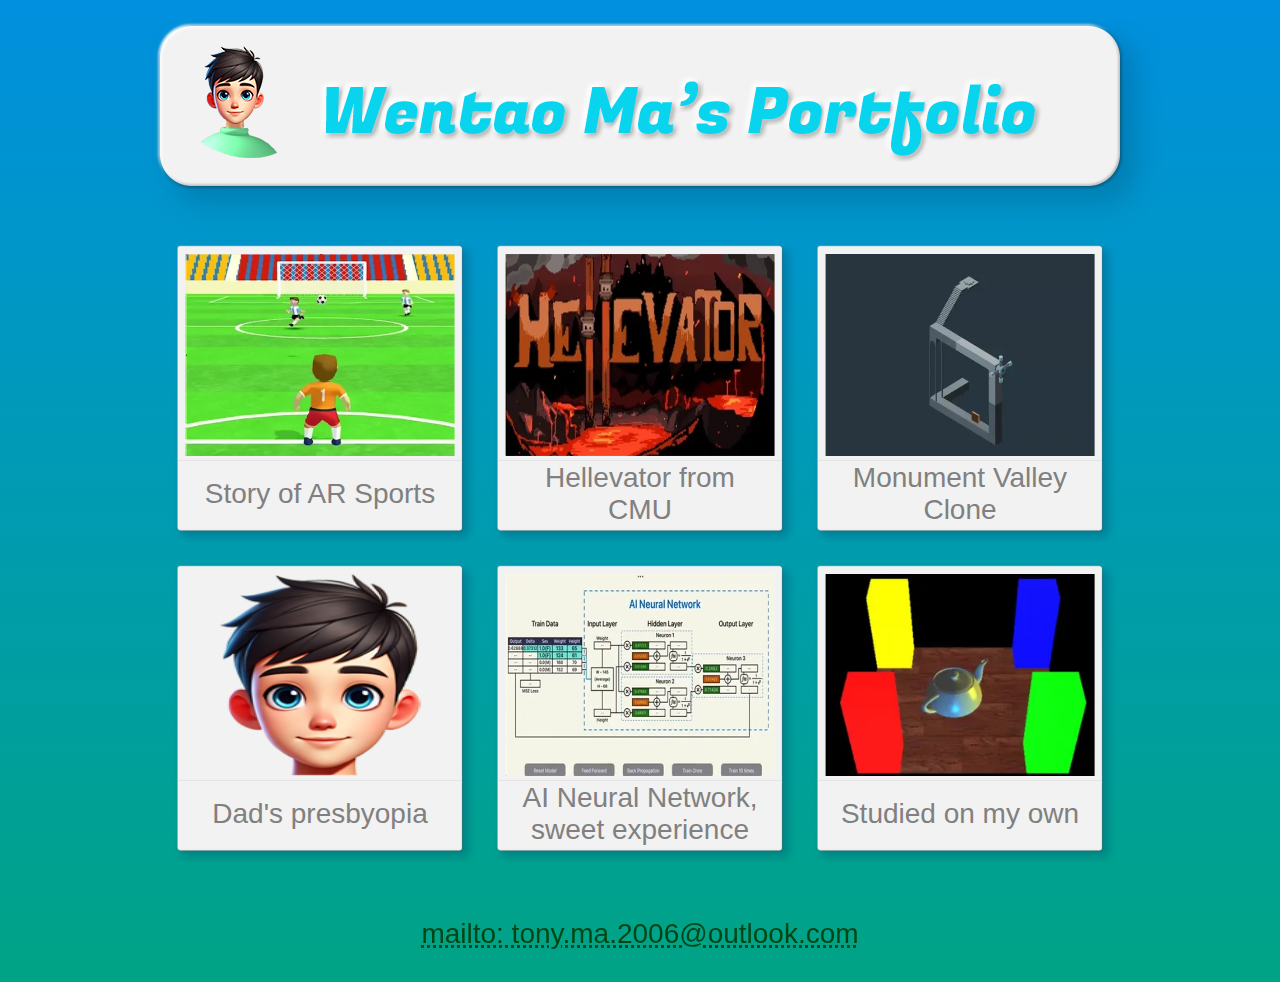
==== index.html @ c2040e52 "Add more information" ====
<!DOCTYPE html PUBLIC "-//W3C//DTD XHTML 1.0 Transitional//EN" "http://www.w3.org/TR/xhtml1/DTD/xhtml1-transitional.dtd">
<html xmlns="http://www.w3.org/1999/xhtml" lang="en">
<head profile="http://gmpg.org/xfn/11">
<meta http-equiv="Content-Type" content="text/html; charset=UTF-8">
<meta name="viewport" content="initial-scale=1.0, width=device-width">


<title>Wentao Ma‘s portfolio</title>

<link rel="shortcut icon" href="./Images/favicon.ico" title="Favicon">
<script src="https://code.jquery.com/jquery-3.6.0.min.js"></script>
<link rel="stylesheet" href="./Style/style.css" type="text/css" media="screen">
<link rel="stylesheet" href="./Resources/menu_cornermorph.css" type="text/css" media="screen">
<link rel="stylesheet" href="./Style/main.css">
<link rel="stylesheet" href="./Style/demo.css">

<meta name="keywords" content="Wentao, Ma, portfolio, Game, Application, Design, Computer, Science">
<meta name="description" content="Wentao Ma's portfolio - A boy likes new challenge and fun.">
<meta name="viewport" content="width=device-width, initial-scale=1.0">
<meta name="robots" content="index, follow, max-image-preview:large, max-snippet:-1, max-video-preview:-1">
<meta property="og:locale" content="en_US">
<meta property="og:type" content="website">
<meta property="og:title" content="Home - Wentao Ma's portfolio">
<meta property="og:url" content="https://tonytheshrimp.github.io/MyPortfolio/">
<meta property="og:site_name" content="Wentao Ma">
<meta property="og:image:width" content="1600">
<meta property="og:image:height" content="1074">
<meta property="og:image:type" content="image/jpeg">

<link rel="shortlink" href="https://tonytheshrimp.github.io/MyPortfolio/">
<link rel="icon" href="./Images/favicon32.png" sizes="32x32">
<link rel="icon" href="./Images/favicon192.png" sizes="192x192">
<link rel="apple-touch-icon" href="./Images/favicon180.png">
<meta name="msapplication-TileImage" content="./Images/favicon192.png">
	
	
</head>
<body>
<button id="fixed-button" onclick="ShowBoxes()" style="display:none;">Back</button>

<div class="container">
<!--
        <div id='surface'></div>
        <div id='caustics'></div>
        <div id='bg'></div>
        <div id='sun'>
            <div id='sun_layer1'></div>
            <div id='sun_layer2'></div>
            <div id='sun_layer3'></div>
        </div>

        <svg>
            <filter id="noise1">
                <feTurbulence type="turbulence" baseFrequency=".05" numOctaves="1" seed="3" stitchTiles='stitch' />
                <feDisplacementMap in="SourceGraphic" scale="10" />
            </filter>
        </svg>
-->
        <main>
		
        <section id="Section-Container">
			<div>
				<img class="banner" src="./Images/TopTitle.png" alt="Banner Image">
			</div>
			<div class="gallery" id="gallery-container">
				<div class="gallery-item" id="gallery-item01">
					<img class="background" id="imgBox01"     src="./Images/BoxBG01.png" alt="Background Image 1">
					<img class="foreground" id="imgBoxFore01" src="./Images/ARSports-0.webp" alt="Foreground Image 1">
					<div class="item-title" id="item-title01">Story of AR Sports</div>
				</div>
				<div class="gallery-item" id="gallery-item02">
					<img class="background" id="imgBox02"    src="./Images/BoxBG01.png" alt="Background Image 2">
					<img class="foreground" id="imgBoxFore02" src="./Images/Helevator-0.webp" alt="Foreground Image 2">
					<div class="item-title" id="item-title02">Hellevator from CMU</div>
				</div>
				<div class="gallery-item" id="gallery-item03">
					<img class="background" id="imgBox03"    src="./Images/BoxBG01.png" alt="Background Image 3">
					<img class="foreground" id="imgBoxFore03" src="./Images/3DProject-0.webp" alt="Foreground Image 3">
					<div class="item-title" id="item-title03">Monument Valley Clone</div>
				</div>
				<div class="gallery-item" id="gallery-item04">
					<img class="background" id="imgBox04"    src="./Images/BoxBG01.png" alt="Background Image 4">
					<img class="foreground" id="imgBoxFore04" src="./Images/favicon192.png" alt="Foreground Image 4">
					<div class="item-title" id="item-title04">Dad's presbyopia</div>
				</div>
				<div class="gallery-item" id="gallery-item05">
					<img class="background" id="imgBox05"    src="./Images/BoxBG01.png" alt="Background Image 5">
					<img class="foreground" id="imgBoxFore05" src="./Images/AINautralNetwork-0.webp" alt="Foreground Image 5">
					<div class="item-title" id="item-title05">AI Neural Network, sweet experience</div>
				</div>
				<div class="gallery-item" id="gallery-item06">
					<img class="background" id="imgBox06"    src="./Images/BoxBG01.png" alt="Background Image 6">
					<img class="foreground" id="imgBoxFore06" src="./Images/Other-0.webp" alt="Foreground Image 6">
					<div class="item-title" id="item-title06">Studied on my own</div>
				</div>
			</div>
			<div id="centered-box01" class="centered-box">
				<div class="centered-box01-captial01">Story: From AR Face Tracker to AR Sports</div>
				<div class="centered-box01-left">
					<div class="centered-box01-image-box">
						<img src="./Images/ARSports-2.webp" alt="Image 1">
						<div class="centered-box01-caption">March, 2022</div>
					</div>
					<div class="centered-box01-image-box">
						<img src="./Images/ARSports-3.webp" alt="Image 2">
						<div class="centered-box01-caption">December, 2022</div>
					</div>
					<div class="centered-box01-image-box">
						<img src="./Images/ARSports-4.webp" alt="Image 3">
						<div class="centered-box01-caption">February, 2024</div>
					</div>
				</div>
				<div class="centered-box01-right">
					<div class="centered-box01-description">AR sports was undoubtedly the project that consumed most of my high school years. My journey began in early 2022 with a deep dive into game development, where I laid the foundation by creating an AR Face Tracker. It won Apple WWDC Swift Student Challenge for me because the creative gameplay. <br /> Over the subsequent two years, I dedicated countless hours to refining my skills and optimizing the game, fueled by a passion for pushing the boundaries of augmented reality. The culmination of this effort was the successful launch of the AR sports app on both the App Store and Google Play in 2024.</div>
				</div>
			
				<div class="centered-box01-captial01">AR Face Tracker</div>
				<div class="project-duration"><b>Duration:</b> 3 months  <b>Tools:</b> Swift on Mac </div>
				<div class="centered-box01-left">
					<div class="centered-box01-image-box">
						<img src="./Images/ARSports-5.jpg" alt="Image 1" style="width:280px;height:280px;">
					</div>
					<div class="centered-box01-image-box">
						<img src="./Images/ARSports-2.webp" alt="Image 3">
					</div>
				</div>
				<div class="centered-box01-right">
					<div class="centered-box01-description" style="font-size:15px">In early 2022, I embarked on a challenging yet rewarding journey by entering the Apple WWDC Swift Student Challenge.<br />My project, AR Face Tracker, harnessed the power of AR Face Detection to introduce an innovative gameplay mechanic. Players intuitively controlled the goalkeeper by tilting their heads left and right to defend against incoming balls. While my artistic abilities were limited at the time, resulting in somewhat rudimentary visuals, the game's groundbreaking human-computer interaction method ultimately secured me a coveted award.<br /> It was a testament to the power of creative problem-solving and the potential of augmented reality.

</I>
					</div>
				</div>
			
				<div class="centered-box01-captial01">Studied on my own</div>
				<div class="project-duration"><b>Duration:</b> 8 months  <b>Tools:</b> Unity, blender, photoshop </div>
				<div class="centered-box01-left">
					<div class="centered-box01-description" style="font-size:15px">TTo expand the reach of my game beyond its initial platform, I selected Unity, a renowned game development engine. While simultaneously completing five Unity courses on Coursera, I delved into the realms of Photoshop and Blender to enhance the game's visual appeal. By the end of 2022, I had successfully reimagined the game using Unity's powerful tools and submitted an application to CMU's prestigious High School Game Design Academy.<br /><br /><I>I made models of the players, some scenes were purchased from the Unity Asset Store.</I></div>
					<div class="centered-box01-image-box">
						<img src="./Images/ARSports-7.webp" alt="Image 1" style="width:480px;height:200px;">
					</div>
					
				</div>
				<div class="centered-box01-right">
					<div class="centered-box01-image-box">
						<img src="./Images/ARSports-6.webp" alt="Image 3" style="width:300px;height:200px;">
					</div>
					<div class="centered-box01-image-box">
						<img src="./Images/ARSports-8.png" alt="Image 3" style="width:240px;height:180px;">
					</div>
				</div>
			
				<div class="centered-box01-captial01">AR Sports</div>
				<div class="project-duration"><b>Duration:</b> 12 months  <b>Tools:</b> Unity, blender, photoshop </div>
				<div class="centered-box04-left">
					<div class="centered-box04-image-box">
						<img src="./Images/ARSports-9.webp" alt="Image 1" style="width:160px;height:240px;">
					</div><div class="centered-box04-image-box">
						<img src="./Images/ARSports-10.webp" alt="Image 1" style="width:160px;height:240px;">
					</div><div class="centered-box04-image-box">
						<img src="./Images/ARSports-11.webp" alt="Image 1" style="width:160px;height:240px;">
					</div>
					<div class="centered-box01-description" style="font-size:16px">Throughout 2023 and 2024, I remained committed to refining and expanding the game's features. I introduced five innovative control methods, each offering a unique gaming experience. Additionally, I crafted five new mini-games to diversify the gameplay and cater to a broader audience. These efforts culminated in AR Sports, a comprehensive augmented reality sports mini-game collection. In early 2024, I proudly launched AR Sports on the App Store and Google Play. Despite facing challenges in marketing due to my limited experience and resources, I was thrilled to share my creation with the world.</div>
					
					
				</div>
				<div class="centered-box04-right">
					<div class="centered-box04-image-box">
						<img src="./Images/ARSports-12.webp" alt="Image 1" style="width:160px;height:240px;">
					</div><div class="centered-box04-image-box">
						<img src="./Images/ARSports-13.webp" alt="Image 1" style="width:160px;height:240px;">
					</div><div class="centered-box04-image-box">
						<img src="./Images/ARSports-14.webp" alt="Image 1" style="width:160px;height:240px;">
					</div>
					<div class="centered-box04-container" >
					<a href="https://www.youtube.com/watch?v=cWVxT4ckaSw"><img src="./Images/ARSports-Youtube.webp" alt="Image 1" style="width:144px;height:44px;marging:10px;"></a>
					<a href="https://apps.apple.com/lu/app/ar-sports-head-exercise/id6476606151"><img src="./Images/ARSports-Apple.png" alt="Image 1" style="width:144px;height:44px;marging:10px;"></a>
					<a href="https://play.google.com/store/apps/details?id=com.MaWentao.ARSports"><img src="./Images/ARSports-Google.png" alt="Image 1" style="width:144px;height:44px;marging:10px;"></a>
					</div>
				</div>
			</div>
			<div id="centered-box02" class="centered-box">
				<div class="centered-box01-captial01">Hellevator!</div>
				<div class="project-duration"><b>Duration:</b> 3 weeks full time  <b>Tools:</b> Unity </div>
				<div class="centered-box01-left">
					<div class="centered-box01-image-box">
						<img src="./Images/Helevator-1.webp" alt="Image 1" style="width:480px;height:270px;">
					</div>
					<div class="centered-box01-description" style="padding:16px;font-size:24px;">A whimsy game about sorting ghosts into the correct levels of the inferno.</div>
				</div>
				<div class="centered-box01-right">
					<div class="centered-box01-description">Step into the shoes of Dante, a twelve-year-old in an unexpected predicament. After a fateful math test cheat, he tumbles headfirst into the fiery depths of Hell. Now, under the watchful eye of the infamous Mephistopheles, Dante takes on a peculiar role: elevator operator to the underworld. As ghosts, spirits, and souls file past, he must swiftly judge their earthly transgressions based on their "life receipts." With the clock ticking and Mephistopheles's expectations soaring, Dante must navigate the delicate balance of justice and efficiency. One misstep could seal his fate in this infernal realm.</div>
					<div class="centered-box01-image-box">
						<img src="./Images/Helevator-2.webp" alt="Image 1" style="width:480px;height:270px;">
					</div>
				</div>
				<div class="centered-box01-left">
					<div class="centered-box01-image-box">
						<img src="./Images/Helevator-4.png" alt="Image 1" style="width:400px;height:225px;">
					</div>
					<div class="centered-box01-description" style="padding:16px;font-size:18px;">This game was developed during the National High School Game Academy in CMU.<br />Our team named Peculiar Geese with five members: Megan (production, sound design), Ellie (art), Ashley (art), Alex (programming) and me (programming).<br />It received the Best Use of TA Resources award for involving all the TAs in voiceover.</div>
				</div>
				<div class="centered-box01-right">
					<div class="centered-box01-image-box">
						<img src="./Images/Helevator-5.png" alt="Image 1" style="width:400px;height:225px;">
					</div>
					<div class="centered-box01-image-box">
						<img src="./Images/Helevator-6.png" alt="Image 1" style="width:400px;height:225px;">
					</div>
				</div>
				<div class="centered-box01-right">
					<div class="centered-box01-image-box">
						<img src="./Images/Helevator-3.webp" alt="Image 1" style="width:480px;height:270px;">
					</div>
					<div class="centered-box04-container" style="margin:16px">
					Source code and introduced video are available on Github and Youtube now.<br />
					<a href="https://youtu.be/_uwp3-n0640"><img src="./Images/ARSports-Youtube.webp" alt="Image 1" style="width:144px;height:44px;marging:10px;"></a>
					<a href="https://github.com/ObjectOops/Hellevator"><img src="./Images/GitHub_Logo.png" alt="Image 1" style="width:144px;height:64px;marging:10px;"></a>
					</div>
				</div>
			</div>
			<div id="centered-box03" class="centered-box">
				<div class="centered-box01-captial01">Monument Valley Clone</div>
				<div class="project-duration"><b>Duration:</b> 6 weeks in summer break<b>Tools:</b> Unity, Javascript </div>
				<div class="centered-box01-right">
				</div>
				<div class="centered-box01-right">
					<div class="centered-box01-description">Monument Valley is one of my favorite games. Cleverly using optical illusions, the game creates seemingly impossible mazes and paths, giving players a sense of surprise and accomplishment when solving puzzles. The first time I saw this game, I couldn't help but be amazed by its creativity. <br /></div>
					<div class="centered-box01-image-box">
						<img src="./Images/3DProject-5.png" alt="Image 1" style="width:240px;height:360px;">
					</div>
				</div>
				<div class="centered-box01-right">
					<div class="centered-box01-image-box">
						<img src="./Images/3DProject-6.jpg" alt="Image 1" style="width:360px;height:320px;">
						<img src="./Images/3DProject-7.gif" alt="Image 1" style="width:360px;height:320px;">
					</div>
					<div class="centered-box01-description">This summer, based on the open source project on Github:<a href="https://github.com/snhwv/Monument-Valley">https://github.com/snhwv/Monument-Valley</a>, I made a simple implementation myself.<br />The basic 3D visual dislocation technology of the Monument Valley game is just orthogonal projection in computer graphics. After projecting 3D objects onto a 2D plane, the connection relationship of 3D space objects is determined based on the position relationship on the 2D plane. This makes it possible to achieve path connections that are impossible in reality.
					<img src="./Images/3DProject-8.png" alt="Image 1" style="width:480px;height:250px;">
					</div>
					
				</div>
				
				<div class="centered-box01-right">
				The original open source project is based on the Javascript, use three.js framework. After understanding the basic principles, I implemented the game using Javascript and Unity, and made several simple experimental levels.
				</div>
				<div class="centered-box01-right">
					<div class="centered-box01-image-box">
						<img src="./Images/3DProject-1.webp" alt="Image 1" style="width:240px;height:225px;">
					</div>
					<div class="centered-box01-image-box">
						<img src="./Images/3DProject-2.webp" alt="Image 1" style="width:240px;height:225px;">
					</div>
					<div class="centered-box01-image-box">
						<img src="./Images/3DProject-3.webp" alt="Image 1" style="width:240px;height:225px;">
					</div>
					
				</div>
			</div>
			<div id="centered-box04" class="centered-box">
				<div class="centered-box01-right">
				<div class="centered-box01-captial01">还没做好</div>
				</div>
			</div>
			<div id="centered-box05" class="centered-box">
			<div class="centered-box01-captial01">AI Neural Network - 2024 Apple WWDC Swfit Student Challenge Winner</div>
				<div class="project-duration"><b>Duration:</b> 3 weeks full time in winter break<b>Tools:</b> Swift on Mac </div>
				<div class="centered-box01-left">
					<div class="centered-box01-image-box">
						<img src="./Images/AINautralNetwork-2.webp" alt="Image 3" style="width:280px;height:210px;">
					</div>
					<div class="centered-box01-image-box">
						<img src="./Images/AINautralNetwork-3.webp" alt="Image 3" style="width:280px;height:210px;">
					</div>
					<div class="centered-box01-image-box">
						<img src="./Images/AINautralNetwork-4.webp" alt="Image 3" style="width:280px;height:210px;">
					</div>
				</div>
				<div class="centered-box01-right">
					<div class="centered-box01-description" style="font-size:15px">In 2024, I returned to the Apple WWDC Swift Student Challenge, eager to explore new frontiers. Amidst the burgeoning landscape of AI, I was captivated by the technology's potential. Over the winter break, I immersed myself in AI fundamentals, culminating in developing a primary neural network using Swift. My submission showcased a step-by-step breakdown of the neural network training process, making complex concepts accessible to a broader audience. Fueled by my passion for AI, this innovative approach again secured me a coveted award.<br /><br /><br />
					<img src="./Images/WWDCWinner2024.webp" alt="Image 3" style="width:320px;height:180px;">
					</div>
					<div class="centered-box01-image-box" style="padding-top:32px;">
						<img src="./Images/AINautralNetwork-1.webp" alt="Image 3" style="width:480px;height:270px;">
					</div>
				</div>
				<div class="centered-box01-right">
					<div class="centered-box01-description" style="font-size:18px">Sweet Experience<br /></div>
				</div>
				<div class="centered-box01-right">
					<div class="centered-box01-image-box" style="padding-top:32px;">
						<img src="./Images/AINautralNetwork-5.webp" alt="Image 3" style="width:300px;height:160px;">Worked to 4 AM</img>
					</div>
					<div class="centered-box01-image-box" style="padding-top:32px;">
						<img src="./Images/AINautralNetwork-6.webp" alt="Image 3" style="width:180px;height:320px;">Five cats with me</img>
					</div>
					<div class="centered-box01-image-box" style="padding-top:32px;">
						<video width="180" height="320" controls>
						  <source src="./Images/AINautralNetwork-6.mp4" type="video/mp4"></source>
						</video>
					<p style="text-align: center; text-color:black; display:block;font-size:16px;"></p>
					Early bird call
					</div>
					

				</div>
				<div class="centered-box01-right">
					<div class="centered-box01-image-box" style="padding-top:32px;">
						<img src="./Images/AINautralNetwork-8.webp" alt="Image 3" style="width:360px;height:160px;">Final delivery by deadline</img>
					</div>
					<div class="centered-box01-image-box" style="padding-top:32px;">
						<img src="./Images/AINautralNetwork-9.webp" alt="Image 3" style="width:360px;height:210px;">It's dawn</img>
					</div>
				</div>
			</div>
			<div id="centered-box06" class="centered-box">
				<div class="centered-box01-captial01">Computer Graphics Course</div>
				<div class="centered-box01-right">
					<div class="centered-box01-description" style="font-size:15px">I studied the basic courses of computer graphics at edx, learned the necessary mathematical knowledge, understood the concepts of 3D, the principles of space mapping, and the basic implementation algorithms such as texturing and lighting.
					</div>
					<div class="centered-box01-image-box" style="padding-top:32px;">
						<img src="./Images/Other-1.webp" alt="Image 3" style="width:240px;height:270px;">
					</div>
				</div>
				<div class="centered-box01-right">
					<div class="centered-box01-description" style="font-size:15px">Although Unity has provided the ShaderGraph function to simplify the implementation of shaders greatly, experienced seniors recommended that I understand the implementation of shaders from the code level as a necessary essential skill for a developer, so I followed the tutorial and worked hard to implement some basic shaders. This allowed me to understand the fundamental underlying logic of 3D graphics operations. I also more clearly mastered implementing simple shaders as needed and controlling the realization of the required 3D effects.
					</div>
				</div>
				<div class="centered-box01-right">
					<div class="centered-box01-image-box" style="padding-top:32px;">
						<img src="./Images/Other-2.webp" alt="Image 3" style="width:260px;height:160px;">Worked to 4 AM</img>
					</div>
					<div class="centered-box01-image-box" style="padding-top:32px;">
						<img src="./Images/Other-3.webp" alt="Image 3" style="width:260px;height:160px;">Worked to 4 AM</img>
					</div>
					<div class="centered-box01-image-box" style="padding-top:32px;">
						<img src="./Images/Other-4.webp" alt="Image 3" style="width:260px;height:160px;">Worked to 4 AM</img>
					</div>
				</div>
				<div class="centered-box01-right">
					<div class="centered-box01-image-box" style="padding-top:32px;">
						<img src="./Images/Other-5.webp" alt="Image 3" style="width:260px;height:160px;">Worked to 4 AM</img>
					</div>
					<div class="centered-box01-image-box" style="padding-top:32px;">
						<img src="./Images/Other-6.webp" alt="Image 3" style="width:260px;height:160px;">Worked to 4 AM</img>
					</div>
					<div class="centered-box01-image-box" style="padding-top:32px;">
						<img src="./Images/Other-7.webp" alt="Image 3" style="width:260px;height:160px;">Worked to 4 AM</img>
					</div>
				</div>
				<div class="centered-box01-right">
					<div class="centered-box01-image-box" style="padding-top:32px;">
						<img src="./Images/Other-8.webp" alt="Image 3" style="width:260px;height:160px;">Worked to 4 AM</img>
					</div>
					<div class="centered-box01-image-box" style="padding-top:32px;">
						<img src="./Images/Other-9.webp" alt="Image 3" style="width:260px;height:160px;">Worked to 4 AM</img>
					</div>
					<div class="centered-box01-image-box" style="padding-top:32px;">
						<img src="./Images/Other-10.webp" alt="Image 3" style="width:260px;height:160px;">Worked to 4 AM</img>
					</div>
				</div>
			</div>
			<div style="margin:32px;">
				<p> <a href= "mailto: tony.ma.2006@outlook.com" style="color:red;"> mailto: tony.ma.2006@outlook.com </a></p>
			</div>
            </section>
    
            
     
        </main>
    </div>
	
<script>
// 添加鼠标悬停事件监听器
document.getElementById('imgBox01').addEventListener('mouseover', () => {
    // 更改图像源
    document.getElementById('imgBoxFore01').src = './Images/ARSports-1.webp';
	 document.getElementById('item-title01').style.color = 'blue';
});

// 添加鼠标移出事件监听器
document.getElementById('imgBox01').addEventListener('mouseout', () => {
    // 恢复原始图像源
    document.getElementById('imgBoxFore01').src = './Images/ARSports-0.webp';
	document.getElementById('item-title01').style.color = 'gray';
});

// 添加鼠标悬停事件监听器
document.getElementById('imgBox02').addEventListener('mouseover', () => {
    // 更改图像源
    document.getElementById('imgBoxFore02').src = './Images/Helevator-1.webp';
	 document.getElementById('item-title02').style.color = 'blue';
});

// 添加鼠标移出事件监听器
document.getElementById('imgBox02').addEventListener('mouseout', () => {
    // 恢复原始图像源
    document.getElementById('imgBoxFore02').src = './Images/Helevator-0.webp';
	document.getElementById('item-title02').style.color = 'gray';
});
	
// 添加鼠标悬停事件监听器
document.getElementById('imgBox03').addEventListener('mouseover', () => {
    // 更改图像源
    document.getElementById('imgBoxFore03').src = './Images/3DProject-1.webp';
	document.getElementById('item-title03').style.color = 'blue';
});

// 添加鼠标移出事件监听器
document.getElementById('imgBox03').addEventListener('mouseout', () => {
    // 恢复原始图像源
    document.getElementById('imgBoxFore03').src = './Images/3DProject-0.webp';
	document.getElementById('item-title03').style.color = 'gray';
} );
	 
// 添加鼠标悬停事件监听器
document.getElementById('imgBox04').addEventListener('mouseover', () => {
    // 更改图像源
    document.getElementById('imgBoxFore04').src = './Images/ARSports-1.webp';
	document.getElementById('item-title04').style.color = 'blue';
});

// 添加鼠标移出事件监听器
document.getElementById('imgBox04').addEventListener('mouseout', () => {
    // 恢复原始图像源
    document.getElementById('imgBoxFore04').src = './Images/ARSports-0.webp';
	document.getElementById('item-title04').style.color = 'gray';
});

// 添加鼠标悬停事件监听器
document.getElementById('imgBox05').addEventListener('mouseover', () => {
    // 更改图像源
    document.getElementById('imgBoxFore05').src = './Images/AINautralNetwork-1.webp';
	 document.getElementById('item-title05').style.color = 'blue';
});

// 添加鼠标移出事件监听器
document.getElementById('imgBox05').addEventListener('mouseout', () => {
    // 恢复原始图像源
    document.getElementById('imgBoxFore05').src = './Images/AINautralNetwork-0.webp';
	document.getElementById('item-title05').style.color = 'gray';
});
	 
// 添加鼠标悬停事件监听器
document.getElementById('imgBox06').addEventListener('mouseover', () => {
    // 更改图像源
    document.getElementById('imgBoxFore06').src = './Images/Other-1.webp';
	document.getElementById('item-title06').style.color = 'blue';
});

// 添加鼠标移出事件监听器
document.getElementById('imgBox06').addEventListener('mouseout', () => {
    // 恢复原始图像源
    document.getElementById('imgBoxFore06').src = './Images/Other-0.webp';
	document.getElementById('item-title06').style.color = 'gray';
});

var currentBox = null ;

$(document).ready(function() {
	window.scrollTo(0, 0);

    $('#gallery-item01').click(function() {
		HideBoxes(); 
		$('#centered-box01').fadeIn(400); // 淡入效果
		currentBox = $('#centered-box01');
    });
    $('#gallery-item02').click(function() {
        HideBoxes(); 
		$('#centered-box02').fadeIn(400); // 淡入效果
		currentBox = $('#centered-box02');
    });
    $('#gallery-item03').click(function() {
        HideBoxes(); 
		$('#centered-box03').fadeIn(400); // 淡入效果
		currentBox = $('#centered-box03');
    });
    $('#gallery-item04').click(function() {
        HideBoxes(); 
		$('#centered-box04').fadeIn(400); // 淡入效果
		currentBox = $('#centered-box04');
    });
    $('#gallery-item05').click(function() {
        HideBoxes(); 
		$('#centered-box05').fadeIn(400); // 淡入效果
		currentBox = $('#centered-box05');
    });
    $('#gallery-item06').click(function() {
        HideBoxes(); 
		$('#centered-box06').fadeIn(400); // 淡入效果
		currentBox = $('#centered-box06');
    });
});


function HideBoxes($target){
	$('#gallery-container').fadeOut(200); // 淡出效果
	$('#fixed-button').fadeIn(400);
		
	$('#Section-Container').height('auto');
	// 延时调用
	setTimeout(function() {
		$('#Section-Container').height( $('#Section-Container').scrollHeight + 'px');
	}, 500);
}

function ShowBoxes(){
	if(currentBox!==null){
		currentBox.fadeOut(200);
	}
	$('#gallery-container').fadeIn(400); // 1000表示淡出时间为1秒（1000毫秒）
	
	$('#fixed-button').fadeOut(200);
		
	$('#Section-Container').height('auto');
	
	// 延时调用
	setTimeout(function() {
		$('#Section-Container').height( $('#Section-Container').scrollHeight + 'px');
	}, 500);
}

</script>

</body>
</html>
---- Style/style.css ----
html {
	font-family: Helvetica, Tahoma, Arial, sans-serif;
}
html,
body {
  overscroll-behavior-x: none;
  overscroll-behavior-y: none;
  scroll-behavior: smooth;
  min-height: 100%;
}

body {
	display: flex;
	position: relative;
    flex-direction: column;
	align-items: center;
	margin: 0;
	overflow-x: hidden;
	background: linear-gradient(
		to bottom,
		oklch(60% 0.2 230),
		oklch(60% 0.2 180)
	);
	color: #333;
}

.banner {
	width: 1080px;
	height: auto;
	padding-top: 20px;
	display: flex;
	z-index:0;
}

#fixed-button {
  display: none;
  position: fixed;
  top: 320px; /* 距离底部20px */
  left: 50%;
  transform: translateX(500px);
  z-index: 999; /* 设置z-index确保按钮在其他元素之上 */
  background-color: #4CAF50; /* 按钮背景色 */
  color: white;
  padding: 15px 32px;
  text-align: center;
  text-decoration: none;
  display: inline-block;
  font-size: 16px;
}

.centered-box{ 
	display: none;
	width: 960px;
	height: auto;
    padding: 20px;
    background-color: white;
    border: 1px solid #000;
    box-shadow: 0 0 10px rgba(0, 0, 0, 0.2);
    text-align: center;
}

.centered-box-01-container {
	display: flex;
    flex-direction: column; /* 垂直排列子元素 */
    width: 100%;
    margin: 0 auto;
    padding: 20px;
}

.centered-box01-captial01 {
	font-size:24px;
}

.centered-box01-left {
    padding: 20px;
	width:100%;
    display: flex;
}

.video-container {
  display: flex;
  flex-direction: column;
  align-items: center;
}

.centered-box01-image-box {
	flex: 1;
    display: fixed;
    text-align: center;
    margin-bottom: 20px;
}

.centered-box01-image-box img {
    width:210px;
    height: 280px;
    display: block;
    margin: 0 auto;
}

.centered-box01-caption {
    margin-top: 15px;
	font-size: 16px;
}

.centered-box01-right {
    width:100%;
    padding: 20px;
	display: flex;
}

.centered-box01-description {
	flex:4;
    flex-grow: 1;
	font-size: 20px;
	text-align: left;
	padding-right: 64px;
}

.centered-box-02-container {
	display: none;
    flex-direction: column; /* 垂直排列子元素 */
    width: 100%;
    margin: 0 auto;
    padding: 20px;
}

.centered-box-03-container {
	display: none;
    flex-direction: column; /* 垂直排列子元素 */
    width: 100%;
    margin: 0 auto;
    padding: 20px;
}

.centered-box-04-container {
	display: none;
    flex-direction: column; /* 垂直排列子元素 */
    width: 100%;
    margin: 0 auto;
    padding: 20px;
}

.centered-box04-image-box {
	flex: 1;
    display: fixed;
    text-align: center;
    margin-bottom: 8px;
}
.centered-box01-image-box img {
    display: block;
    margin: 0 auto;
}

.centered-box04-left {
    width:100%;
    padding: 6px;
	display: flex;
}

.centered-box04-right {
    width:100%;
    padding: 6px;
	display: flex;
}

.centered-box04-container{
	flex:4;
    flex-grow: 1;
	font-size: 20px;
	text-align: center;
	padding-right: 64px;
}
.centered-box04-container img{
	margin:8px;
}

.centered-box-next-button {
	flex:1
    align-self: flex-end;
	padding: 10px 20px;
    background-color: #007BFF;
    color: white;
    border: none;
    cursor: pointer;
    font-size: 16px;
    margin-top: 20px;
}

.centered-box-next-button:hover {
    background-color: #0056b3;
}

.gallery {
	display: grid;
	grid-template-columns: repeat(3, 320px);
	grid-gap: 0px;
	justify-content: center;
	margin: 8px 0;
}
.gallery-item {
	position: relative;
	width: 320px;
	height: 320px;
	text-align: center;
    cursor: pointer; /* 设置光标为手形 */
}
.gallery-item:hover {
    transform: scale(1.15); /* 放大15% */
}

.gallery-item img.background {
	width: 100%;
	height: 100%;
	object-fit: cover;
}
.gallery-item img.foreground {
	position: absolute;
	top: 5%;
	left: 50%;
	transform: translateX(-50%);
	width: 84%;
	height: 63%;
    pointer-events: none; 
}
.item-title {
	position: absolute;
	bottom: 15%;
	left: 50%;
	transform: translateX(-50%);
	margin: 0;
	width: 75%;
	height: 10%;
	color: gray;
	display: flex;
	align-items: center;
	justify-content: center;
    pointer-events: none; 
}
.footer {
	width: 100%;
	text-align: center;
	padding: 16px;
	background-color: #f1f1f1;
}
---- Resources/menu_cornermorph.css ----
/* Menu Button */

.hvr-underline-from-center {
  display: inline-block;
  vertical-align: middle;
  -webkit-transform: perspective(1px) translateZ(0);
  transform: perspective(1px) translateZ(0);
  box-shadow: 0 0 1px transparent;
  position: relative;
  overflow: hidden;
}
.hvr-underline-from-center:before {
  content: "";
  position: absolute;
  z-index: -1;
  left: 50%;
  right: 50%;
  bottom: 0;
  background: #ffffff;
  height: 2px;
  -webkit-transition-property: left, right;
  transition-property: left, right;
  -webkit-transition-duration: 0.5s;
  transition-duration: 0.5s;
  -webkit-transition-timing-function: ease-out;
  transition-timing-function: ease-out;
}
.hvr-underline-from-center:hover:before, .hvr-underline-from-center:focus:before, .hvr-underline-from-center:active:before {
  left: 0;
  right: 0;
}

.menuHolder {
  	z-index: 9999999999;
	position:fixed;
	top: 38px;
	right:39px;
}
.menuCircle {
  	z-index: 999999999;
	padding:20px 21px 20px 21px;
	-moz-border-radius: 50px;
	-webkit-border-radius: 50px;
	border-radius: 50px;
	-khtml-border-radius: 50px;
	background-color:#f3a6ad;
	position:fixed;
	top: 19px;
	right:18px;
  width: 41px;
  height: 43px;
}

.c-hamburger {
  z-index: 9999999999;
  display: block;
  position: relative;
  overflow: hidden;
  margin: 0px;
  padding: 0px;
  width: 41px;
  height: 43px;
  font-size: 0;
  text-indent: -9999px;
  -webkit-appearance: none;
  -moz-appearance: none;
  appearance: none;
  box-shadow: none;
  border-radius: none;
  border: none;
  cursor: pointer;
  -webkit-transition: background 0.3s;
  transition: background 0.3s;
}

.c-hamburger:focus {
  outline: none;
}

.c-hamburger span {
  display: block;
  position: absolute;
  top: 20px;
  left: 0px;
  right: 0px;
  height: 6px;
  background: #FFFFFF;
	-moz-border-radius: 10px;
-webkit-border-radius: 10px;
border-radius: 10px;
-khtml-border-radius: 10px;
}

.c-hamburger span::before,
.c-hamburger span::after {
  position: absolute;
  display: block;
  left: 0;
  width: 100%;
  height: 6px;
  background-color: #FFFFFF;
  background: #FFFFFF; 
	-moz-border-radius: 10px;
-webkit-border-radius: 10px;
border-radius: 10px;
-khtml-border-radius: 10px;
  content: "";
}

.c-hamburger span::before {
  top: -14px;
}

.c-hamburger span::after {
  bottom: -14px;
}


/**
 * Style 2
 * 
 * Hamburger to "x" (htx). Takes on a hamburger shape, bars slide
 * down to center and transform into an "x".
 */
.c-hamburger--htx {
  background-color: transparent;
}

.c-hamburger--htx span {
  -webkit-transition: background 0s 0.3s;
          transition: background 0s 0.3s;
}

.c-hamburger--htx span::before,
.c-hamburger--htx span::after {
  -webkit-transition-duration: 0.3s, 0.3s;
          transition-duration: 0.3s, 0.3s;
  -webkit-transition-delay: 0.3s, 0s;
          transition-delay: 0.3s, 0s;
}

.c-hamburger--htx span::before {
  -webkit-transition-property: top, -webkit-transform;
          transition-property: top, transform;
}

.c-hamburger--htx span::after {
  -webkit-transition-property: bottom, -webkit-transform;
          transition-property: bottom, transform;
}

/* active state, i.e. menu open */
.c-hamburger--htx.is-active {
  background-color: transparent; 
}

.c-hamburger--htx.is-active span {
  background: none;
}

.c-hamburger--htx.is-active span::before {
  top: 0;
  -webkit-transform: rotate(45deg);
      -ms-transform: rotate(45deg);
          transform: rotate(45deg);
}

.c-hamburger--htx.is-active span::after {
  bottom: 0;
  -webkit-transform: rotate(-45deg);
      -ms-transform: rotate(-45deg);
          transform: rotate(-45deg);
}

.c-hamburger--htx.is-active span::before,
.c-hamburger--htx.is-active span::after {
  -webkit-transition-delay: 0s, 0.3s;
          transition-delay: 0s, 0.3s;
}




.link-list {
	font-size:35px;
	line-height:50px;
	color:#ffffff;
	letter-spacing:1px;
	padding-top:100px;
	padding-left:20%;
}
.link-list li {list-style:none;}
.link-list a:link {color:#ffffff; text-decoration:none;}
.link-list a:visited {color:#ffffff; text-decoration:none;}
.link-list a:hover {color:#ffffff; text-decoration-line: underline; text-decoration-style: wavy; text-decoration-color: #ffffff; text-decoration-thickness: 2px; text-underline-offset: 6px;}
.link-list a:active {color:#ffffff; text-decoration:none;}

.menu-button {
	position: fixed;
	top: 20px;
	right:20px;
	z-index: 9999999999;
	padding: 0;
	border: none;
	color: #ffffff;
	background-color:#f3a6ad;
   	width:49px;
   	height:49px;
	-moz-border-radius: 25px;
	border-radius: 25px;
	
}

.menu-button span {
	display: none;
}

.menu-button:hover {
	cursor:pointer;
}

/* Menu */
.menu-wrap {
	position: fixed;
	z-index: 9999999999;
	background-color:#f3a6ad;
	-webkit-transition: width 0.3s, height 0.3s;
	transition: width 0.3s, height 0.3s;
	width: 0;
	height: 0;
	font-size: 1.5em;
	top:0px;
	right:0px;
	-webkit-transform-origin: 100% 0%;
	transform-origin: 100% 0%;
	-moz-border-bottom-left-radius: 500px;
	border-bottom-left-radius: 500px;
}

.menu {
	height: 100%;
	opacity: 0;
	font-size: 0.65em;
	color: #ffffff;
	text-align: center;
}


/* Shown menu */
.show-menu .content::before {
	opacity: 1;
	-webkit-transition: opacity 0.3s;
	transition: opacity 0.3s;
	-webkit-transform: translate3d(0,0,0);
	transform: translate3d(0,0,0);
}

.show-menu .menu-wrap {
	width: 500px;
	height: 500px;
	-moz-border-bottom-left-radius: 500px;
	border-bottom-left-radius: 500px;
	-webkit-animation: anim-jelly 0.8s linear forwards;
	animation: anim-jelly 0.8s linear forwards;
}

.show-menu .menu {
	opacity: 1;
	-webkit-transition: opacity 0.3s 0.3s;
	transition: opacity 0.3s 0.3s;
}

/* Generated with Bounce.js. Edit at http://goo.gl/PJ93gs */

@-webkit-keyframes anim-jelly { 
  0% { -webkit-transform: matrix3d(0, 0, 0, 0, 0, 0, 0, 0, 0, 0, 1, 0, 0, 0, 0, 1); transform: matrix3d(0, 0, 0, 0, 0, 0, 0, 0, 0, 0, 1, 0, 0, 0, 0, 1); }
  3.333333% { -webkit-transform: matrix3d(0.32778, 0, 0, 0, 0, 0.32778, 0, 0, 0, 0, 1, 0, 0, 0, 0, 1); transform: matrix3d(0.32778, 0, 0, 0, 0, 0.32778, 0, 0, 0, 0, 1, 0, 0, 0, 0, 1); }
  6.666667% { -webkit-transform: matrix3d(0.69875, 0, 0, 0, 0, 0.69875, 0, 0, 0, 0, 1, 0, 0, 0, 0, 1); transform: matrix3d(0.69875, 0, 0, 0, 0, 0.69875, 0, 0, 0, 0, 1, 0, 0, 0, 0, 1); }
  10% { -webkit-transform: matrix3d(1, 0, 0, 0, 0, 1, 0, 0, 0, 0, 1, 0, 0, 0, 0, 1); transform: matrix3d(1, 0, 0, 0, 0, 1, 0, 0, 0, 0, 1, 0, 0, 0, 0, 1); }
  13.333333% { -webkit-transform: matrix3d(1.1815, 0, 0, 0, 0, 1.1815, 0, 0, 0, 0, 1, 0, 0, 0, 0, 1); transform: matrix3d(1.1815, 0, 0, 0, 0, 1.1815, 0, 0, 0, 0, 1, 0, 0, 0, 0, 1); }
  16.666667% { -webkit-transform: matrix3d(1.24402, 0, 0, 0, 0, 1.24402, 0, 0, 0, 0, 1, 0, 0, 0, 0, 1); transform: matrix3d(1.24402, 0, 0, 0, 0, 1.24402, 0, 0, 0, 0, 1, 0, 0, 0, 0, 1); }
  20% { -webkit-transform: matrix3d(1.21871, 0, 0, 0, 0, 1.21871, 0, 0, 0, 0, 1, 0, 0, 0, 0, 1); transform: matrix3d(1.21871, 0, 0, 0, 0, 1.21871, 0, 0, 0, 0, 1, 0, 0, 0, 0, 1); }
  23.333333% { -webkit-transform: matrix3d(1.14702, 0, 0, 0, 0, 1.14702, 0, 0, 0, 0, 1, 0, 0, 0, 0, 1); transform: matrix3d(1.14702, 0, 0, 0, 0, 1.14702, 0, 0, 0, 0, 1, 0, 0, 0, 0, 1); }
  26.666667% { -webkit-transform: matrix3d(1.06589, 0, 0, 0, 0, 1.06589, 0, 0, 0, 0, 1, 0, 0, 0, 0, 1); transform: matrix3d(1.06589, 0, 0, 0, 0, 1.06589, 0, 0, 0, 0, 1, 0, 0, 0, 0, 1); }
  30% { -webkit-transform: matrix3d(1, 0, 0, 0, 0, 1, 0, 0, 0, 0, 1, 0, 0, 0, 0, 1); transform: matrix3d(1, 0, 0, 0, 0, 1, 0, 0, 0, 0, 1, 0, 0, 0, 0, 1); }
  33.333333% { -webkit-transform: matrix3d(0.9603, 0, 0, 0, 0, 0.9603, 0, 0, 0, 0, 1, 0, 0, 0, 0, 1); transform: matrix3d(0.9603, 0, 0, 0, 0, 0.9603, 0, 0, 0, 0, 1, 0, 0, 0, 0, 1); }
  36.666667% { -webkit-transform: matrix3d(0.94663, 0, 0, 0, 0, 0.94663, 0, 0, 0, 0, 1, 0, 0, 0, 0, 1); transform: matrix3d(0.94663, 0, 0, 0, 0, 0.94663, 0, 0, 0, 0, 1, 0, 0, 0, 0, 1); }
  40% { -webkit-transform: matrix3d(0.95217, 0, 0, 0, 0, 0.95217, 0, 0, 0, 0, 1, 0, 0, 0, 0, 1); transform: matrix3d(0.95217, 0, 0, 0, 0, 0.95217, 0, 0, 0, 0, 1, 0, 0, 0, 0, 1); }
  43.333333% { -webkit-transform: matrix3d(0.96784, 0, 0, 0, 0, 0.96784, 0, 0, 0, 0, 1, 0, 0, 0, 0, 1); transform: matrix3d(0.96784, 0, 0, 0, 0, 0.96784, 0, 0, 0, 0, 1, 0, 0, 0, 0, 1); }
  46.666667% { -webkit-transform: matrix3d(0.98559, 0, 0, 0, 0, 0.98559, 0, 0, 0, 0, 1, 0, 0, 0, 0, 1); transform: matrix3d(0.98559, 0, 0, 0, 0, 0.98559, 0, 0, 0, 0, 1, 0, 0, 0, 0, 1); }
  50% { -webkit-transform: matrix3d(1, 0, 0, 0, 0, 1, 0, 0, 0, 0, 1, 0, 0, 0, 0, 1); transform: matrix3d(1, 0, 0, 0, 0, 1, 0, 0, 0, 0, 1, 0, 0, 0, 0, 1); }
  53.333333% { -webkit-transform: matrix3d(1.00868, 0, 0, 0, 0, 1.00868, 0, 0, 0, 0, 1, 0, 0, 0, 0, 1); transform: matrix3d(1.00868, 0, 0, 0, 0, 1.00868, 0, 0, 0, 0, 1, 0, 0, 0, 0, 1); }
  56.666667% { -webkit-transform: matrix3d(1.01167, 0, 0, 0, 0, 1.01167, 0, 0, 0, 0, 1, 0, 0, 0, 0, 1); transform: matrix3d(1.01167, 0, 0, 0, 0, 1.01167, 0, 0, 0, 0, 1, 0, 0, 0, 0, 1); }
  60% { -webkit-transform: matrix3d(1.01046, 0, 0, 0, 0, 1.01046, 0, 0, 0, 0, 1, 0, 0, 0, 0, 1); transform: matrix3d(1.01046, 0, 0, 0, 0, 1.01046, 0, 0, 0, 0, 1, 0, 0, 0, 0, 1); }
  63.333333% { -webkit-transform: matrix3d(1.00703, 0, 0, 0, 0, 1.00703, 0, 0, 0, 0, 1, 0, 0, 0, 0, 1); transform: matrix3d(1.00703, 0, 0, 0, 0, 1.00703, 0, 0, 0, 0, 1, 0, 0, 0, 0, 1); }
  66.666667% { -webkit-transform: matrix3d(1.00315, 0, 0, 0, 0, 1.00315, 0, 0, 0, 0, 1, 0, 0, 0, 0, 1); transform: matrix3d(1.00315, 0, 0, 0, 0, 1.00315, 0, 0, 0, 0, 1, 0, 0, 0, 0, 1); }
  70% { -webkit-transform: matrix3d(1, 0, 0, 0, 0, 1, 0, 0, 0, 0, 1, 0, 0, 0, 0, 1); transform: matrix3d(1, 0, 0, 0, 0, 1, 0, 0, 0, 0, 1, 0, 0, 0, 0, 1); }
  73.333333% { -webkit-transform: matrix3d(0.9981, 0, 0, 0, 0, 0.9981, 0, 0, 0, 0, 1, 0, 0, 0, 0, 1); transform: matrix3d(0.9981, 0, 0, 0, 0, 0.9981, 0, 0, 0, 0, 1, 0, 0, 0, 0, 1); }
  76.666667% { -webkit-transform: matrix3d(0.99745, 0, 0, 0, 0, 0.99745, 0, 0, 0, 0, 1, 0, 0, 0, 0, 1); transform: matrix3d(0.99745, 0, 0, 0, 0, 0.99745, 0, 0, 0, 0, 1, 0, 0, 0, 0, 1); }
  80% { -webkit-transform: matrix3d(0.99771, 0, 0, 0, 0, 0.99771, 0, 0, 0, 0, 1, 0, 0, 0, 0, 1); transform: matrix3d(0.99771, 0, 0, 0, 0, 0.99771, 0, 0, 0, 0, 1, 0, 0, 0, 0, 1); }
  83.333333% { -webkit-transform: matrix3d(0.99846, 0, 0, 0, 0, 0.99846, 0, 0, 0, 0, 1, 0, 0, 0, 0, 1); transform: matrix3d(0.99846, 0, 0, 0, 0, 0.99846, 0, 0, 0, 0, 1, 0, 0, 0, 0, 1); }
  86.666667% { -webkit-transform: matrix3d(0.99931, 0, 0, 0, 0, 0.99931, 0, 0, 0, 0, 1, 0, 0, 0, 0, 1); transform: matrix3d(0.99931, 0, 0, 0, 0, 0.99931, 0, 0, 0, 0, 1, 0, 0, 0, 0, 1); }
  90% { -webkit-transform: matrix3d(1, 0, 0, 0, 0, 1, 0, 0, 0, 0, 1, 0, 0, 0, 0, 1); transform: matrix3d(1, 0, 0, 0, 0, 1, 0, 0, 0, 0, 1, 0, 0, 0, 0, 1); }
  93.333333% { -webkit-transform: matrix3d(1.00042, 0, 0, 0, 0, 1.00042, 0, 0, 0, 0, 1, 0, 0, 0, 0, 1); transform: matrix3d(1.00042, 0, 0, 0, 0, 1.00042, 0, 0, 0, 0, 1, 0, 0, 0, 0, 1); }
  96.666667% { -webkit-transform: matrix3d(1.00056, 0, 0, 0, 0, 1.00056, 0, 0, 0, 0, 1, 0, 0, 0, 0, 1); transform: matrix3d(1.00056, 0, 0, 0, 0, 1.00056, 0, 0, 0, 0, 1, 0, 0, 0, 0, 1); }
  100% { -webkit-transform: matrix3d(1, 0, 0, 0, 0, 1, 0, 0, 0, 0, 1, 0, 0, 0, 0, 1); transform: matrix3d(1, 0, 0, 0, 0, 1, 0, 0, 0, 0, 1, 0, 0, 0, 0, 1);} 
}

@keyframes anim-jelly { 
  0% { -webkit-transform: matrix3d(0, 0, 0, 0, 0, 0, 0, 0, 0, 0, 1, 0, 0, 0, 0, 1); transform: matrix3d(0, 0, 0, 0, 0, 0, 0, 0, 0, 0, 1, 0, 0, 0, 0, 1); }
  3.333333% { -webkit-transform: matrix3d(0.32778, 0, 0, 0, 0, 0.32778, 0, 0, 0, 0, 1, 0, 0, 0, 0, 1); transform: matrix3d(0.32778, 0, 0, 0, 0, 0.32778, 0, 0, 0, 0, 1, 0, 0, 0, 0, 1); }
  6.666667% { -webkit-transform: matrix3d(0.69875, 0, 0, 0, 0, 0.69875, 0, 0, 0, 0, 1, 0, 0, 0, 0, 1); transform: matrix3d(0.69875, 0, 0, 0, 0, 0.69875, 0, 0, 0, 0, 1, 0, 0, 0, 0, 1); }
  10% { -webkit-transform: matrix3d(1, 0, 0, 0, 0, 1, 0, 0, 0, 0, 1, 0, 0, 0, 0, 1); transform: matrix3d(1, 0, 0, 0, 0, 1, 0, 0, 0, 0, 1, 0, 0, 0, 0, 1); }
  13.333333% { -webkit-transform: matrix3d(1.1815, 0, 0, 0, 0, 1.1815, 0, 0, 0, 0, 1, 0, 0, 0, 0, 1); transform: matrix3d(1.1815, 0, 0, 0, 0, 1.1815, 0, 0, 0, 0, 1, 0, 0, 0, 0, 1); }
  16.666667% { -webkit-transform: matrix3d(1.24402, 0, 0, 0, 0, 1.24402, 0, 0, 0, 0, 1, 0, 0, 0, 0, 1); transform: matrix3d(1.24402, 0, 0, 0, 0, 1.24402, 0, 0, 0, 0, 1, 0, 0, 0, 0, 1); }
  20% { -webkit-transform: matrix3d(1.21871, 0, 0, 0, 0, 1.21871, 0, 0, 0, 0, 1, 0, 0, 0, 0, 1); transform: matrix3d(1.21871, 0, 0, 0, 0, 1.21871, 0, 0, 0, 0, 1, 0, 0, 0, 0, 1); }
  23.333333% { -webkit-transform: matrix3d(1.14702, 0, 0, 0, 0, 1.14702, 0, 0, 0, 0, 1, 0, 0, 0, 0, 1); transform: matrix3d(1.14702, 0, 0, 0, 0, 1.14702, 0, 0, 0, 0, 1, 0, 0, 0, 0, 1); }
  26.666667% { -webkit-transform: matrix3d(1.06589, 0, 0, 0, 0, 1.06589, 0, 0, 0, 0, 1, 0, 0, 0, 0, 1); transform: matrix3d(1.06589, 0, 0, 0, 0, 1.06589, 0, 0, 0, 0, 1, 0, 0, 0, 0, 1); }
  30% { -webkit-transform: matrix3d(1, 0, 0, 0, 0, 1, 0, 0, 0, 0, 1, 0, 0, 0, 0, 1); transform: matrix3d(1, 0, 0, 0, 0, 1, 0, 0, 0, 0, 1, 0, 0, 0, 0, 1); }
  33.333333% { -webkit-transform: matrix3d(0.9603, 0, 0, 0, 0, 0.9603, 0, 0, 0, 0, 1, 0, 0, 0, 0, 1); transform: matrix3d(0.9603, 0, 0, 0, 0, 0.9603, 0, 0, 0, 0, 1, 0, 0, 0, 0, 1); }
  36.666667% { -webkit-transform: matrix3d(0.94663, 0, 0, 0, 0, 0.94663, 0, 0, 0, 0, 1, 0, 0, 0, 0, 1); transform: matrix3d(0.94663, 0, 0, 0, 0, 0.94663, 0, 0, 0, 0, 1, 0, 0, 0, 0, 1); }
  40% { -webkit-transform: matrix3d(0.95217, 0, 0, 0, 0, 0.95217, 0, 0, 0, 0, 1, 0, 0, 0, 0, 1); transform: matrix3d(0.95217, 0, 0, 0, 0, 0.95217, 0, 0, 0, 0, 1, 0, 0, 0, 0, 1); }
  43.333333% { -webkit-transform: matrix3d(0.96784, 0, 0, 0, 0, 0.96784, 0, 0, 0, 0, 1, 0, 0, 0, 0, 1); transform: matrix3d(0.96784, 0, 0, 0, 0, 0.96784, 0, 0, 0, 0, 1, 0, 0, 0, 0, 1); }
  46.666667% { -webkit-transform: matrix3d(0.98559, 0, 0, 0, 0, 0.98559, 0, 0, 0, 0, 1, 0, 0, 0, 0, 1); transform: matrix3d(0.98559, 0, 0, 0, 0, 0.98559, 0, 0, 0, 0, 1, 0, 0, 0, 0, 1); }
  50% { -webkit-transform: matrix3d(1, 0, 0, 0, 0, 1, 0, 0, 0, 0, 1, 0, 0, 0, 0, 1); transform: matrix3d(1, 0, 0, 0, 0, 1, 0, 0, 0, 0, 1, 0, 0, 0, 0, 1); }
  53.333333% { -webkit-transform: matrix3d(1.00868, 0, 0, 0, 0, 1.00868, 0, 0, 0, 0, 1, 0, 0, 0, 0, 1); transform: matrix3d(1.00868, 0, 0, 0, 0, 1.00868, 0, 0, 0, 0, 1, 0, 0, 0, 0, 1); }
  56.666667% { -webkit-transform: matrix3d(1.01167, 0, 0, 0, 0, 1.01167, 0, 0, 0, 0, 1, 0, 0, 0, 0, 1); transform: matrix3d(1.01167, 0, 0, 0, 0, 1.01167, 0, 0, 0, 0, 1, 0, 0, 0, 0, 1); }
  60% { -webkit-transform: matrix3d(1.01046, 0, 0, 0, 0, 1.01046, 0, 0, 0, 0, 1, 0, 0, 0, 0, 1); transform: matrix3d(1.01046, 0, 0, 0, 0, 1.01046, 0, 0, 0, 0, 1, 0, 0, 0, 0, 1); }
  63.333333% { -webkit-transform: matrix3d(1.00703, 0, 0, 0, 0, 1.00703, 0, 0, 0, 0, 1, 0, 0, 0, 0, 1); transform: matrix3d(1.00703, 0, 0, 0, 0, 1.00703, 0, 0, 0, 0, 1, 0, 0, 0, 0, 1); }
  66.666667% { -webkit-transform: matrix3d(1.00315, 0, 0, 0, 0, 1.00315, 0, 0, 0, 0, 1, 0, 0, 0, 0, 1); transform: matrix3d(1.00315, 0, 0, 0, 0, 1.00315, 0, 0, 0, 0, 1, 0, 0, 0, 0, 1); }
  70% { -webkit-transform: matrix3d(1, 0, 0, 0, 0, 1, 0, 0, 0, 0, 1, 0, 0, 0, 0, 1); transform: matrix3d(1, 0, 0, 0, 0, 1, 0, 0, 0, 0, 1, 0, 0, 0, 0, 1); }
  73.333333% { -webkit-transform: matrix3d(0.9981, 0, 0, 0, 0, 0.9981, 0, 0, 0, 0, 1, 0, 0, 0, 0, 1); transform: matrix3d(0.9981, 0, 0, 0, 0, 0.9981, 0, 0, 0, 0, 1, 0, 0, 0, 0, 1); }
  76.666667% { -webkit-transform: matrix3d(0.99745, 0, 0, 0, 0, 0.99745, 0, 0, 0, 0, 1, 0, 0, 0, 0, 1); transform: matrix3d(0.99745, 0, 0, 0, 0, 0.99745, 0, 0, 0, 0, 1, 0, 0, 0, 0, 1); }
  80% { -webkit-transform: matrix3d(0.99771, 0, 0, 0, 0, 0.99771, 0, 0, 0, 0, 1, 0, 0, 0, 0, 1); transform: matrix3d(0.99771, 0, 0, 0, 0, 0.99771, 0, 0, 0, 0, 1, 0, 0, 0, 0, 1); }
  83.333333% { -webkit-transform: matrix3d(0.99846, 0, 0, 0, 0, 0.99846, 0, 0, 0, 0, 1, 0, 0, 0, 0, 1); transform: matrix3d(0.99846, 0, 0, 0, 0, 0.99846, 0, 0, 0, 0, 1, 0, 0, 0, 0, 1); }
  86.666667% { -webkit-transform: matrix3d(0.99931, 0, 0, 0, 0, 0.99931, 0, 0, 0, 0, 1, 0, 0, 0, 0, 1); transform: matrix3d(0.99931, 0, 0, 0, 0, 0.99931, 0, 0, 0, 0, 1, 0, 0, 0, 0, 1); }
  90% { -webkit-transform: matrix3d(1, 0, 0, 0, 0, 1, 0, 0, 0, 0, 1, 0, 0, 0, 0, 1); transform: matrix3d(1, 0, 0, 0, 0, 1, 0, 0, 0, 0, 1, 0, 0, 0, 0, 1); }
  93.333333% { -webkit-transform: matrix3d(1.00042, 0, 0, 0, 0, 1.00042, 0, 0, 0, 0, 1, 0, 0, 0, 0, 1); transform: matrix3d(1.00042, 0, 0, 0, 0, 1.00042, 0, 0, 0, 0, 1, 0, 0, 0, 0, 1); }
  96.666667% { -webkit-transform: matrix3d(1.00056, 0, 0, 0, 0, 1.00056, 0, 0, 0, 0, 1, 0, 0, 0, 0, 1); transform: matrix3d(1.00056, 0, 0, 0, 0, 1.00056, 0, 0, 0, 0, 1, 0, 0, 0, 0, 1); }
  100% { -webkit-transform: matrix3d(1, 0, 0, 0, 0, 1, 0, 0, 0, 0, 1, 0, 0, 0, 0, 1); transform: matrix3d(1, 0, 0, 0, 0, 1, 0, 0, 0, 0, 1, 0, 0, 0, 0, 1);} 
}

@media screen and (max-width: 1100px) {

.menuHolder {
	top: 38px;
	right:37px;
}
.menuCircle {
	padding:15px 15px 15px 15px;
	top: 19px;
	right:18px;
  width: 37px;
  height: 37px;
}
.c-hamburger {
  width: 30px;
  height: 35px;
}
.c-hamburger span {
  top: 13px;
  height: 4px;
}

.c-hamburger span::before,
.c-hamburger span::after {
  height: 4px;
}

.c-hamburger span::before {
  top: -10px;
}

.c-hamburger span::after {
  bottom: -10px;
}
	
.show-menu .menu-wrap {
	width: 400px;
	height: 400px;
	-moz-border-bottom-left-radius: 400px;
	border-bottom-left-radius: 400px;
}
	
.link-list {
	font-size:30px;
	line-height:40px;
	letter-spacing:0px;
	padding-top:90px;
	padding-left:20%;
}

}


@media screen and (max-width: 600px) {
.menuHolder {
	top: 22px;
	right:22px;
}
.menuCircle {
	padding:4px 4px 4px 4px;
	top: 10px;
	right:10px;
  width: 36px;
  height: 36px;
}
.c-hamburger {
  width: 20px;
  height: 25px;
}
.c-hamburger span {
  top: 8px;
  height: 3px;
}

.c-hamburger span::before,
.c-hamburger span::after {
  height: 3px;
}

.c-hamburger span::before {
  top: -7px;
}

.c-hamburger span::after {
  bottom: -7px;
}
	
.show-menu .menu-wrap {
	width: 300px;
	height: 300px;
	-moz-border-bottom-left-radius: 300px;
	border-bottom-left-radius: 300px;
}
	
.link-list {
	font-size:24px;
	line-height:32px;
	letter-spacing:0px;
	padding-top:60px;
	padding-left:20%;
}

}
---- Style/main.css ----
:root {
    --bg-color:rgb(71,72,75);
    --bg-light-color: #fff;
    --bg-dark-color: rgb(71,72,75);
    --light-link-color: #fff;
    --dark-link-color: #333;
    --light-font-color: #fff;
    --dark-font-color:#333;
    --color-link: #1352d1;
    --color-link-hover: #111;
}

body, html { font-size: 100%; padding: 0; margin: 0;}
body.light {
    background-color: var(--bg-light-color);
    color: var(--dark-font-color);
}
body.light a{
    color: var(--dark-link-color);
}
body.dark{
    background-color: var(--bg-dark-color);
    color:var(--light-font-color)
}
body.dark a{
    color:var(--light-link-color)
}

/* Reset */
*,
*:after,
*:before {
	-webkit-box-sizing: border-box;
	-moz-box-sizing: border-box;
	box-sizing: border-box;
}

ul, li {
    list-style: none;
}



.header {
    width: 100%;
    height: 80px;
    display: flex;
    justify-content: space-between;
    align-items: center;
    padding: 0 20px;
}

.related {
    width: 100%;
    display: flex;
    flex-direction: column;
    justify-content: center;
    align-items: center;
    margin-top: 50px;
}

.related .links {
    display: flex;
}
.related .links a {
    display: block;
    max-width: 320px;
    padding: 15px;
    text-decoration: none;
}
.related .links a img {
    width: 300px;
}
.related .links a h3 {
    text-align: center;
    font-size: 16px;
    font-weight: 500;
    
}

.link__content {
    display: flex;
}
.content__item {
    width: 100%;
    height: 100%;
    margin-left: 20px;
    padding: 0;
    counter-increment: itemcounter;
    display: flex;
    flex-direction: column;
    align-items: center;
    justify-content: center;
    position: relative;
}
.link {
    cursor: pointer;
    font-size: 18px;
    position: relative;
    white-space: nowrap;
    color: var(--color-link);
    text-decoration: none;
}

.link::before,
.link::after {
    position: absolute;
    width: 100%;
    height: 1px;
    background: currentColor;
    top: 100%;
    left: 0;
    pointer-events: none;
}
.link::before {
    content: '';
}

.link--iocaste {
    font-family: lust-fine, sans-serif;
    overflow: hidden;
    padding: 7px 0;
}
.link__graphic {
    position: absolute;
    top: 0;
    left: 0;
    pointer-events: none;
    fill: none;
    stroke: #fff;
    stroke-width: 1px;
}

body.light .link__graphic {
    stroke: var(--color-link-hover);
}

.link__graphic--slide {
    top: -3px;
    stroke-width: 2px;
    transition: transform 0.7s;
    transition-timing-function: cubic-bezier(0, 0.25, 0.5, 1);
}

.link:hover .link__graphic--slide {
    transform: translate3d(-66.6%, 0, 0);
}
---- Style/demo.css ----
:root {
  --ratioW: 1;
}
* {
  margin: 0;
  padding: 0;
  box-sizing: border-box;
}
*::before,
*::after {
  box-sizing: border-box;
}
html,
body {
  overscroll-behavior-x: none;
  overscroll-behavior-y: none;
  scroll-behavior: smooth;
  min-height: 100%;
}
body {
  font-family: "Asap", sans-serif;
  position: relative;
  width: 100vw;
  min-height: 100vh;
  text-align: center;
  overflow-x: hidden;
  background: linear-gradient(
    to bottom,
    oklch(60% 0.2 230),
    oklch(60% 0.2 180)
  );
  color: #333;
  font-size: clamp(12px, 5.5vw, 28px);
}
main {
  position: relative;
}
section {
  position: relative;
  display: flex;
  flex-direction: column;
  width: 100vw;
  height: auto;
  min-height: 3vw;
  display: flex;
  align-items: center;
  justify-content: center;
}
h1,
h2,
p,
figcaption {
  overflow-wrap: break-word;
  max-width: 80vw;
  mix-blend-mode: overlay;
  transform: translate3d(0, 0, 0); /* for safari */
  color:red;
}
a {
  -webkit-text-decoration: underline dotted;
          text-decoration: underline dotted;
  color: red;
}
h2 {
  font-size: 1.3em;
}
ul {
  max-width: 80vw;
  overflow-x: hidden;
  overflow-y: visible;
}
li {
  list-style: none;
  font-size: 0.8em;
  text-align: left;
  margin: 0.8em 0;
}
figure {
  margin: 3rem 0;
  font-size: 0.7em;
  color: currentColor;
}
figure img {
  display: block;
  width: clamp(100px, 50vw, 300px);
  border-radius: 10px;
  filter: drop-shadow(3px 4px 2px rgba(0, 0, 0, 0.2));
  background-color: lightgray;
}
figure a {
  color: currentColor;
}
svg {
  display: none;
}

#bg {
  display: block;
  position: fixed;
  top: 0;
  left: 0;
  width: 100vw;
  height: 100vh;

  background-image: linear-gradient(
    to bottom,
    white,
    gray 25%,
    gray 60%,
    khaki
  );
  opacity: 0.5;
  mix-blend-mode: overlay;
}
#surface {
  mix-blend-mode: overlay;
  position: fixed;
  top: 0;
  left: 0;
  width: 100vw;
  height: 100vh;
}
#surface::before,
#surface::after {
  content: "";
  display: block;
  position: absolute;
  bottom: 0;
  left: 0;
  width: 100vw;
  width: 100vw;
  height: 100vh;
  background-image: url("../Images/photo-1518837695005-2083093ee35b.jpg");
  background-repeat: repeat-x;

  --duration: 8s;
  --lowHeight: 30vh;
  --highHeight: 70vh;
  --layerNum: 2;
  --index: 0;
  --opacity: 0.4;

  -webkit-animation: surface var(--duration) linear infinite;

          animation: surface var(--duration) linear infinite;
  -webkit-animation-delay: calc(
    (var(--duration) / var(--layerNum)) * var(--index) * -1
  );
          animation-delay: calc(
    (var(--duration) / var(--layerNum)) * var(--index) * -1
  );
  opacity: 0;
  -webkit-mask-image: linear-gradient(to top, white, transparent var(--lowHeight));
          mask-image: linear-gradient(to top, white, transparent var(--lowHeight));
}
#surface::before {
  --index: 0;
  transform: scale3d(1, -1, 1);
}
#surface::after {
  --index: 1;
  transform: scale3d(-1, -1, 1);
}
#caustics {
  position: fixed;
  bottom: 0;
  top: 0;
  width: 100vw;
  height: 100vh;
  filter: url(#noise1);
}
#caustics::before,
#caustics::after {
  content: "";
  display: block;
  position: absolute;
  bottom: 0;
  left: 0;
  width: 100vw;
  height: 100vh;
  background-image: url("https://images.unsplash.com/photo-1568145675395-66a2eda0c6d7?crop=entropy&cs=tinysrgb&fit=max&fm=jpg&ixid=M3wzMjM4NDZ8MHwxfHJhbmRvbXx8fHx8fHx8fDE3MTEyMTAwNjh8&ixlib=rb-4.0.3&q=80&w=400");
  background-repeat: repeat;

  --duration: 10s;
  --gapY: 0px;

  background-size: calc(100vw / var(--ratioW)) 30vh;
  -webkit-animation: caustics calc(var(--duration) * (var(--ratioW))) linear infinite;
          animation: caustics calc(var(--duration) * (var(--ratioW))) linear infinite;
  opacity: 0.3;
  -webkit-mask-image: linear-gradient(
    to top,
    white,
    transparent,
    transparent,
    transparent
  );
          mask-image: linear-gradient(
    to top,
    white,
    transparent,
    transparent,
    transparent
  );
}
#caustics::after {
  --duration: 11s;
  --gapY: 10vh;
  -webkit-animation-delay: -2s;
          animation-delay: -2s;
  transform: scale3d(-1, 1, 1);
}

#sun {
  mix-blend-mode: overlay;
  position: fixed;
  top: 0;
  left: 0;
  width: 100vw;
  height: 100vh;
}
#sun div {
  content: "";
  display: block;
  position: absolute;
  bottom: 0;
  left: 0;
  width: 100%;
  height: 100%;
  transform-origin: 50vw 0;
  -webkit-animation: sun 7s ease infinite alternate;
          animation: sun 7s ease infinite alternate;

  -webkit-mask-image: linear-gradient(
    to bottom,
    transparent 15%,
    white 50%,
    white 55%,
    transparent 80%
  );

          mask-image: linear-gradient(
    to bottom,
    transparent 15%,
    white 50%,
    white 55%,
    transparent 80%
  );
}
#sun #sun_layer1 {
  background: linear-gradient(
    to right,
    transparent 39%,
    white 40%,
    transparent 41%,
    transparent 48.5%,
    white 50%,
    transparent 51.5%,
    transparent 53%,
    white 54%,
    transparent 55%,
    transparent 70%,
    white 71%,
    transparent 72%
  );
}
#sun #sun_layer2 {
  -webkit-animation-delay: -2s;
          animation-delay: -2s;
  -webkit-animation-duration: 7.8s;
          animation-duration: 7.8s;
  animation-direction: alternate-reverse;
  background: linear-gradient(
    to right,
    transparent 32%,
    white 33%,
    transparent 34%,
    transparent 38%,
    white 39%,
    transparent 40%,
    transparent 53%,
    white 54%,
    transparent 55%,
    transparent 63.5%,
    white 65%,
    transparent 66.5%
  );
}
#sun #sun_layer3 {
  -webkit-animation-delay: -5s;
          animation-delay: -5s;
  -webkit-animation-duration: 8.5s;
          animation-duration: 8.5s;
  background: linear-gradient(
    to right,
    transparent 38.5%,
    white 40%,
    transparent 41.5%,
    transparent 47%,
    white 48%,
    transparent 49%,
    transparent 52%,
    white 53%,
    transparent 54%,
    transparent 60%,
    white 61%,
    transparent 62%
  );
}

.arrows {
  width: auto;
  height: auto;
  position: absolute;
  bottom: 0.5rem;
  text-align: center;
  mix-blend-mode: overlay;
}
.arrows div {
  --arrowSize: 1.3rem;
  --arrowColor: currentColor;

  width: var(--arrowSize);
  height: var(--arrowSize);
  margin: calc(var(--arrowSize) * -1.5) 0;
  background: transparent;
  border: calc(var(--arrowSize) * 0.11) solid;
  border-color: transparent transparent var(--arrowColor) var(--arrowColor);
  transform: rotate(-45deg);
  -webkit-animation: arrow 2s infinite linear;
          animation: arrow 2s infinite linear;
}
@-webkit-keyframes arrow {
  0% {
    opacity: 0;
  }
  40% {
    opacity: 1;
  }
  80% {
    opacity: 0;
  }
  100% {
    opacity: 0;
  }
}
@keyframes arrow {
  0% {
    opacity: 0;
  }
  40% {
    opacity: 1;
  }
  80% {
    opacity: 0;
  }
  100% {
    opacity: 0;
  }
}
.arrows div:nth-of-type(3) {
  -webkit-animation-delay: -0.8s;
          animation-delay: -0.8s;
}
.arrows div:nth-of-type(2) {
  -webkit-animation-delay: -0.4s;
          animation-delay: -0.4s;
}
.arrows div:nth-of-type(1) {
  -webkit-animation-delay: 0s;
          animation-delay: 0s;
}

@-webkit-keyframes surface {
  0% {
    opacity: 0;
    background-position: center bottom;
    background-size: 100% var(--highHeight);
  }
  20% {
    opacity: var(--opacity);
  }
  100% {
    opacity: 0;
    background-position: center bottom calc(-1 * var(--lowHeight));
    background-size: 100% var(--lowHeight);
  }
}

@keyframes surface {
  0% {
    opacity: 0;
    background-position: center bottom;
    background-size: 100% var(--highHeight);
  }
  20% {
    opacity: var(--opacity);
  }
  100% {
    opacity: 0;
    background-position: center bottom calc(-1 * var(--lowHeight));
    background-size: 100% var(--lowHeight);
  }
}
@-webkit-keyframes caustics {
  0% {
    background-position: bottom var(--gapY) left;
  }
  100% {
    background-position: bottom var(--gapY) left -100vw;
  }
}
@keyframes caustics {
  0% {
    background-position: bottom var(--gapY) left;
  }
  100% {
    background-position: bottom var(--gapY) left -100vw;
  }
}
@-webkit-keyframes sun {
  0% {
    opacity: 0.1;
    transform: skew(5deg) scale3d(3, 1.5, 1);
  }
  50% {
    opacity: 0.08;
    transform: skew(0deg) scale3d(1.5, 1, 1);
  }
  100% {
    opacity: 0.1;
    transform: skew(-5deg) scale3d(3, 1, 1);
  }
}
@keyframes sun {
  0% {
    opacity: 0.1;
    transform: skew(5deg) scale3d(3, 1.5, 1);
  }
  50% {
    opacity: 0.08;
    transform: skew(0deg) scale3d(1.5, 1, 1);
  }
  100% {
    opacity: 0.1;
    transform: skew(-5deg) scale3d(3, 1, 1);
  }
}
@media (orientation: portrait) {
  :root {
    --ratioW: 1;
  }
}
@media (min-aspect-ratio: 1/1) {
  :root {
    --ratioW: 1;
  }
}
@media (min-aspect-ratio: 2/1) {
  :root {
    --ratioW: 2;
  }
}
@media (min-aspect-ratio: 3/1) {
  :root {
    --ratioW: 3;
  }
}
@media (min-aspect-ratio: 4/1) {
  :root {
    --ratioW: 4;
  }
}
@media (min-aspect-ratio: 5/1) {
  :root {
    --ratioW: 5;
  }
}
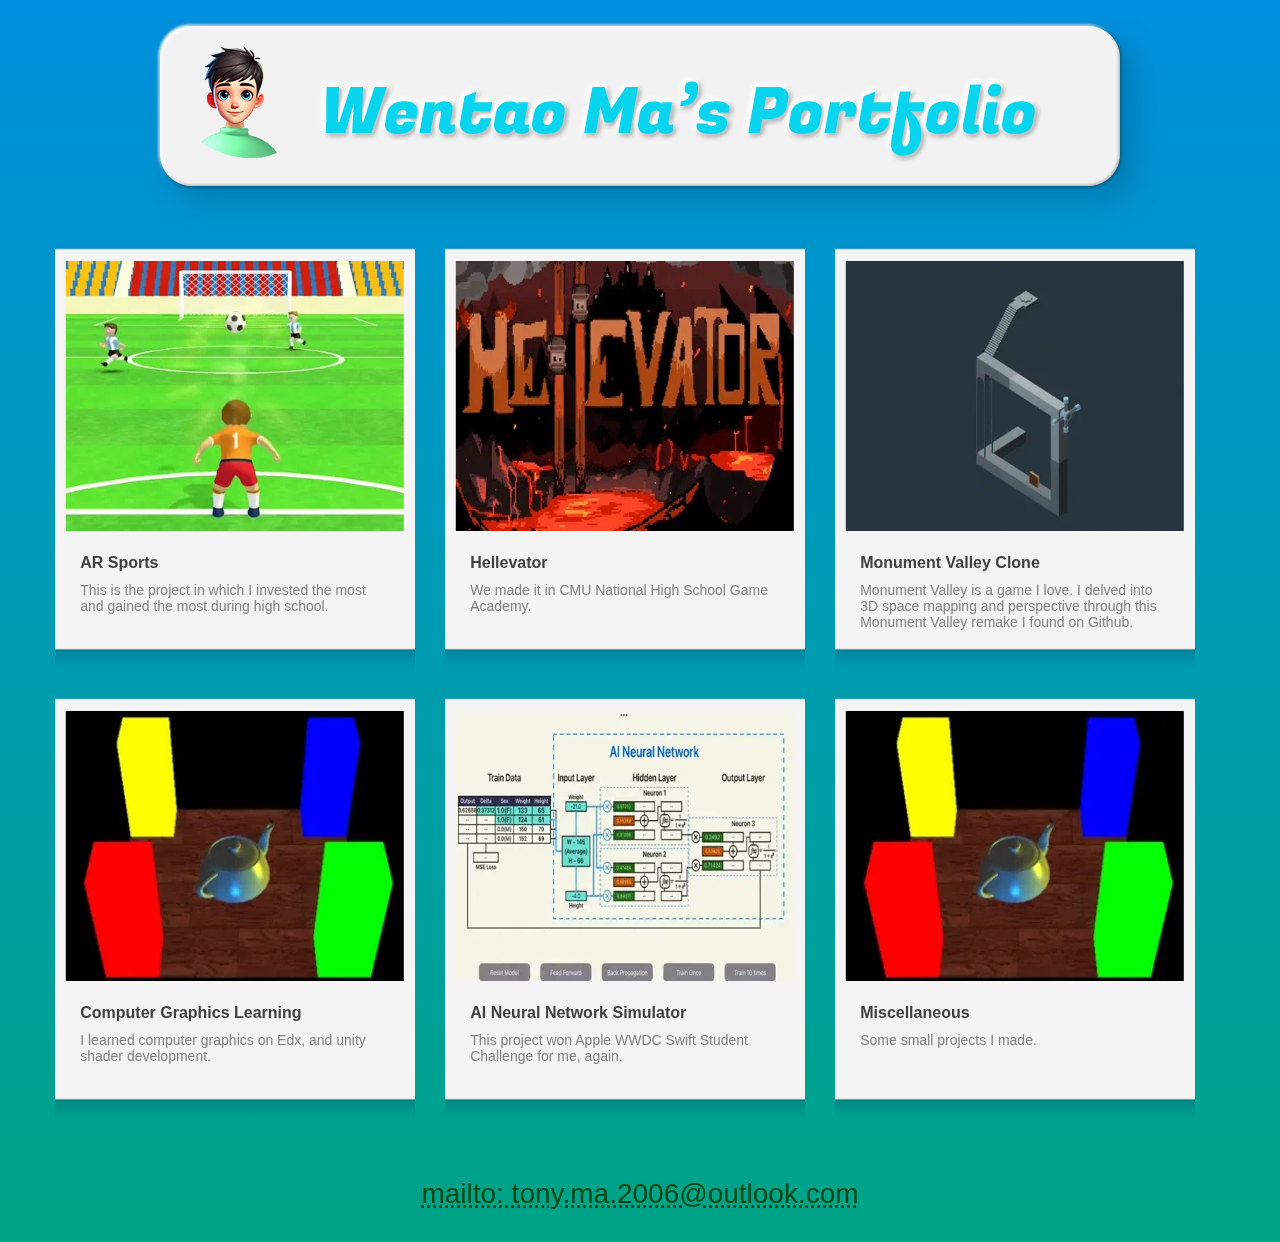
==== commit d580c27d: "Update01" ====
--- a/index.html
+++ b/index.html
@@ -23,7 +23,7 @@
 <meta property="og:title" content="Home - Wentao Ma's portfolio">
 <meta property="og:url" content="https://tonytheshrimp.github.io/MyPortfolio/">
 <meta property="og:site_name" content="Wentao Ma">
-<meta property="og:image:width" content="1600">
+<meta property="og:image:width" content="1200">
 <meta property="og:image:height" content="1074">
 <meta property="og:image:type" content="image/jpeg">
 
@@ -39,330 +39,257 @@
 <button id="fixed-button" onclick="ShowBoxes()" style="display:none;">Back</button>
 
 <div class="container">
-<!--
-        <div id='surface'></div>
-        <div id='caustics'></div>
-        <div id='bg'></div>
-        <div id='sun'>
-            <div id='sun_layer1'></div>
-            <div id='sun_layer2'></div>
-            <div id='sun_layer3'></div>
-        </div>
-
-        <svg>
-            <filter id="noise1">
-                <feTurbulence type="turbulence" baseFrequency=".05" numOctaves="1" seed="3" stitchTiles='stitch' />
-                <feDisplacementMap in="SourceGraphic" scale="10" />
-            </filter>
-        </svg>
--->
+
         <main>
 		
-        <section id="Section-Container">
-			<div>
-				<img class="banner" src="./Images/TopTitle.png" alt="Banner Image">
-			</div>
-			<div class="gallery" id="gallery-container">
-				<div class="gallery-item" id="gallery-item01">
-					<img class="background" id="imgBox01"     src="./Images/BoxBG01.png" alt="Background Image 1">
-					<img class="foreground" id="imgBoxFore01" src="./Images/ARSports-0.webp" alt="Foreground Image 1">
-					<div class="item-title" id="item-title01">Story of AR Sports</div>
-				</div>
-				<div class="gallery-item" id="gallery-item02">
-					<img class="background" id="imgBox02"    src="./Images/BoxBG01.png" alt="Background Image 2">
-					<img class="foreground" id="imgBoxFore02" src="./Images/Helevator-0.webp" alt="Foreground Image 2">
-					<div class="item-title" id="item-title02">Hellevator from CMU</div>
-				</div>
-				<div class="gallery-item" id="gallery-item03">
-					<img class="background" id="imgBox03"    src="./Images/BoxBG01.png" alt="Background Image 3">
-					<img class="foreground" id="imgBoxFore03" src="./Images/3DProject-0.webp" alt="Foreground Image 3">
-					<div class="item-title" id="item-title03">Monument Valley Clone</div>
-				</div>
-				<div class="gallery-item" id="gallery-item04">
-					<img class="background" id="imgBox04"    src="./Images/BoxBG01.png" alt="Background Image 4">
-					<img class="foreground" id="imgBoxFore04" src="./Images/favicon192.png" alt="Foreground Image 4">
-					<div class="item-title" id="item-title04">Dad's presbyopia</div>
-				</div>
-				<div class="gallery-item" id="gallery-item05">
-					<img class="background" id="imgBox05"    src="./Images/BoxBG01.png" alt="Background Image 5">
-					<img class="foreground" id="imgBoxFore05" src="./Images/AINautralNetwork-0.webp" alt="Foreground Image 5">
-					<div class="item-title" id="item-title05">AI Neural Network, sweet experience</div>
-				</div>
-				<div class="gallery-item" id="gallery-item06">
-					<img class="background" id="imgBox06"    src="./Images/BoxBG01.png" alt="Background Image 6">
-					<img class="foreground" id="imgBoxFore06" src="./Images/Other-0.webp" alt="Foreground Image 6">
-					<div class="item-title" id="item-title06">Studied on my own</div>
-				</div>
-			</div>
-			<div id="centered-box01" class="centered-box">
-				<div class="centered-box01-captial01">Story: From AR Face Tracker to AR Sports</div>
-				<div class="centered-box01-left">
-					<div class="centered-box01-image-box">
-						<img src="./Images/ARSports-2.webp" alt="Image 1">
-						<div class="centered-box01-caption">March, 2022</div>
-					</div>
-					<div class="centered-box01-image-box">
-						<img src="./Images/ARSports-3.webp" alt="Image 2">
-						<div class="centered-box01-caption">December, 2022</div>
-					</div>
-					<div class="centered-box01-image-box">
-						<img src="./Images/ARSports-4.webp" alt="Image 3">
-						<div class="centered-box01-caption">February, 2024</div>
-					</div>
-				</div>
-				<div class="centered-box01-right">
-					<div class="centered-box01-description">AR sports was undoubtedly the project that consumed most of my high school years. My journey began in early 2022 with a deep dive into game development, where I laid the foundation by creating an AR Face Tracker. It won Apple WWDC Swift Student Challenge for me because the creative gameplay. <br /> Over the subsequent two years, I dedicated countless hours to refining my skills and optimizing the game, fueled by a passion for pushing the boundaries of augmented reality. The culmination of this effort was the successful launch of the AR sports app on both the App Store and Google Play in 2024.</div>
-				</div>
-			
-				<div class="centered-box01-captial01">AR Face Tracker</div>
-				<div class="project-duration"><b>Duration:</b> 3 months  <b>Tools:</b> Swift on Mac </div>
-				<div class="centered-box01-left">
-					<div class="centered-box01-image-box">
-						<img src="./Images/ARSports-5.jpg" alt="Image 1" style="width:280px;height:280px;">
-					</div>
-					<div class="centered-box01-image-box">
-						<img src="./Images/ARSports-2.webp" alt="Image 3">
-					</div>
-				</div>
-				<div class="centered-box01-right">
-					<div class="centered-box01-description" style="font-size:15px">In early 2022, I embarked on a challenging yet rewarding journey by entering the Apple WWDC Swift Student Challenge.<br />My project, AR Face Tracker, harnessed the power of AR Face Detection to introduce an innovative gameplay mechanic. Players intuitively controlled the goalkeeper by tilting their heads left and right to defend against incoming balls. While my artistic abilities were limited at the time, resulting in somewhat rudimentary visuals, the game's groundbreaking human-computer interaction method ultimately secured me a coveted award.<br /> It was a testament to the power of creative problem-solving and the potential of augmented reality.
-
-</I>
-					</div>
-				</div>
-			
-				<div class="centered-box01-captial01">Studied on my own</div>
-				<div class="project-duration"><b>Duration:</b> 8 months  <b>Tools:</b> Unity, blender, photoshop </div>
-				<div class="centered-box01-left">
-					<div class="centered-box01-description" style="font-size:15px">TTo expand the reach of my game beyond its initial platform, I selected Unity, a renowned game development engine. While simultaneously completing five Unity courses on Coursera, I delved into the realms of Photoshop and Blender to enhance the game's visual appeal. By the end of 2022, I had successfully reimagined the game using Unity's powerful tools and submitted an application to CMU's prestigious High School Game Design Academy.<br /><br /><I>I made models of the players, some scenes were purchased from the Unity Asset Store.</I></div>
-					<div class="centered-box01-image-box">
-						<img src="./Images/ARSports-7.webp" alt="Image 1" style="width:480px;height:200px;">
-					</div>
-					
-				</div>
-				<div class="centered-box01-right">
-					<div class="centered-box01-image-box">
-						<img src="./Images/ARSports-6.webp" alt="Image 3" style="width:300px;height:200px;">
-					</div>
-					<div class="centered-box01-image-box">
-						<img src="./Images/ARSports-8.png" alt="Image 3" style="width:240px;height:180px;">
-					</div>
-				</div>
-			
-				<div class="centered-box01-captial01">AR Sports</div>
-				<div class="project-duration"><b>Duration:</b> 12 months  <b>Tools:</b> Unity, blender, photoshop </div>
-				<div class="centered-box04-left">
-					<div class="centered-box04-image-box">
-						<img src="./Images/ARSports-9.webp" alt="Image 1" style="width:160px;height:240px;">
-					</div><div class="centered-box04-image-box">
-						<img src="./Images/ARSports-10.webp" alt="Image 1" style="width:160px;height:240px;">
-					</div><div class="centered-box04-image-box">
-						<img src="./Images/ARSports-11.webp" alt="Image 1" style="width:160px;height:240px;">
-					</div>
-					<div class="centered-box01-description" style="font-size:16px">Throughout 2023 and 2024, I remained committed to refining and expanding the game's features. I introduced five innovative control methods, each offering a unique gaming experience. Additionally, I crafted five new mini-games to diversify the gameplay and cater to a broader audience. These efforts culminated in AR Sports, a comprehensive augmented reality sports mini-game collection. In early 2024, I proudly launched AR Sports on the App Store and Google Play. Despite facing challenges in marketing due to my limited experience and resources, I was thrilled to share my creation with the world.</div>
-					
-					
-				</div>
-				<div class="centered-box04-right">
-					<div class="centered-box04-image-box">
-						<img src="./Images/ARSports-12.webp" alt="Image 1" style="width:160px;height:240px;">
-					</div><div class="centered-box04-image-box">
-						<img src="./Images/ARSports-13.webp" alt="Image 1" style="width:160px;height:240px;">
-					</div><div class="centered-box04-image-box">
-						<img src="./Images/ARSports-14.webp" alt="Image 1" style="width:160px;height:240px;">
-					</div>
-					<div class="centered-box04-container" >
-					<a href="https://www.youtube.com/watch?v=cWVxT4ckaSw"><img src="./Images/ARSports-Youtube.webp" alt="Image 1" style="width:144px;height:44px;marging:10px;"></a>
-					<a href="https://apps.apple.com/lu/app/ar-sports-head-exercise/id6476606151"><img src="./Images/ARSports-Apple.png" alt="Image 1" style="width:144px;height:44px;marging:10px;"></a>
-					<a href="https://play.google.com/store/apps/details?id=com.MaWentao.ARSports"><img src="./Images/ARSports-Google.png" alt="Image 1" style="width:144px;height:44px;marging:10px;"></a>
-					</div>
-				</div>
-			</div>
-			<div id="centered-box02" class="centered-box">
-				<div class="centered-box01-captial01">Hellevator!</div>
-				<div class="project-duration"><b>Duration:</b> 3 weeks full time  <b>Tools:</b> Unity </div>
-				<div class="centered-box01-left">
-					<div class="centered-box01-image-box">
-						<img src="./Images/Helevator-1.webp" alt="Image 1" style="width:480px;height:270px;">
-					</div>
-					<div class="centered-box01-description" style="padding:16px;font-size:24px;">A whimsy game about sorting ghosts into the correct levels of the inferno.</div>
-				</div>
-				<div class="centered-box01-right">
-					<div class="centered-box01-description">Step into the shoes of Dante, a twelve-year-old in an unexpected predicament. After a fateful math test cheat, he tumbles headfirst into the fiery depths of Hell. Now, under the watchful eye of the infamous Mephistopheles, Dante takes on a peculiar role: elevator operator to the underworld. As ghosts, spirits, and souls file past, he must swiftly judge their earthly transgressions based on their "life receipts." With the clock ticking and Mephistopheles's expectations soaring, Dante must navigate the delicate balance of justice and efficiency. One misstep could seal his fate in this infernal realm.</div>
-					<div class="centered-box01-image-box">
-						<img src="./Images/Helevator-2.webp" alt="Image 1" style="width:480px;height:270px;">
-					</div>
-				</div>
-				<div class="centered-box01-left">
-					<div class="centered-box01-image-box">
-						<img src="./Images/Helevator-4.png" alt="Image 1" style="width:400px;height:225px;">
-					</div>
-					<div class="centered-box01-description" style="padding:16px;font-size:18px;">This game was developed during the National High School Game Academy in CMU.<br />Our team named Peculiar Geese with five members: Megan (production, sound design), Ellie (art), Ashley (art), Alex (programming) and me (programming).<br />It received the Best Use of TA Resources award for involving all the TAs in voiceover.</div>
-				</div>
-				<div class="centered-box01-right">
-					<div class="centered-box01-image-box">
-						<img src="./Images/Helevator-5.png" alt="Image 1" style="width:400px;height:225px;">
-					</div>
-					<div class="centered-box01-image-box">
-						<img src="./Images/Helevator-6.png" alt="Image 1" style="width:400px;height:225px;">
-					</div>
-				</div>
-				<div class="centered-box01-right">
-					<div class="centered-box01-image-box">
-						<img src="./Images/Helevator-3.webp" alt="Image 1" style="width:480px;height:270px;">
-					</div>
-					<div class="centered-box04-container" style="margin:16px">
-					Source code and introduced video are available on Github and Youtube now.<br />
-					<a href="https://youtu.be/_uwp3-n0640"><img src="./Images/ARSports-Youtube.webp" alt="Image 1" style="width:144px;height:44px;marging:10px;"></a>
-					<a href="https://github.com/ObjectOops/Hellevator"><img src="./Images/GitHub_Logo.png" alt="Image 1" style="width:144px;height:64px;marging:10px;"></a>
-					</div>
-				</div>
-			</div>
-			<div id="centered-box03" class="centered-box">
-				<div class="centered-box01-captial01">Monument Valley Clone</div>
-				<div class="project-duration"><b>Duration:</b> 6 weeks in summer break<b>Tools:</b> Unity, Javascript </div>
-				<div class="centered-box01-right">
-				</div>
-				<div class="centered-box01-right">
-					<div class="centered-box01-description">Monument Valley is one of my favorite games. Cleverly using optical illusions, the game creates seemingly impossible mazes and paths, giving players a sense of surprise and accomplishment when solving puzzles. The first time I saw this game, I couldn't help but be amazed by its creativity. <br /></div>
-					<div class="centered-box01-image-box">
-						<img src="./Images/3DProject-5.png" alt="Image 1" style="width:240px;height:360px;">
-					</div>
-				</div>
-				<div class="centered-box01-right">
-					<div class="centered-box01-image-box">
-						<img src="./Images/3DProject-6.jpg" alt="Image 1" style="width:360px;height:320px;">
-						<img src="./Images/3DProject-7.gif" alt="Image 1" style="width:360px;height:320px;">
-					</div>
-					<div class="centered-box01-description">This summer, based on the open source project on Github:<a href="https://github.com/snhwv/Monument-Valley">https://github.com/snhwv/Monument-Valley</a>, I made a simple implementation myself.<br />The basic 3D visual dislocation technology of the Monument Valley game is just orthogonal projection in computer graphics. After projecting 3D objects onto a 2D plane, the connection relationship of 3D space objects is determined based on the position relationship on the 2D plane. This makes it possible to achieve path connections that are impossible in reality.
-					<img src="./Images/3DProject-8.png" alt="Image 1" style="width:480px;height:250px;">
-					</div>
-					
+			<section id="Section-Container">
+				<div>
+					<img class="banner" src="./Images/TopTitle.png" alt="Banner Image" />
+				</div>
+				<div class="gallery" id="gallery-container">
+					<div class="gallery-item" id="gallery-item01">
+						<img class="background" id="imgBox01" src="./Images/BoxBG03.png" alt="Background Image 1" />
+						<img class="foreground" id="imgBoxFore01" src="./Images/ARSports-1.webp" alt="Foreground Image 1" />
+						<div class="text-container">
+							<p class="large-bold-text">AR Sports</p>
+							<p class="normal-text">This is the project in which I invested the most and gained the most during high school.</p>
+						</div>
+					</div>
+					<div class="gallery-item" id="gallery-item02">
+						<img class="background" id="imgBox02" src="./Images/BoxBG03.png" alt="Background Image 2" />
+						<img class="foreground" id="imgBoxFore02" src="./Images/Helevator-1.webp" alt="Foreground Image 2" />
+						<div class="text-container">
+							<p class="large-bold-text">Hellevator</p>
+							<p class="normal-text">We made it in CMU National High School Game Academy.</p>
+						</div>
+						<div class="item-title" id="item-title02"></div>
+					</div>
+
+					<div class="gallery-item" id="gallery-item03">
+						<img class="background" id="imgBox03" src="./Images/BoxBG03.png" alt="Background Image 3" />
+						<img class="foreground" id="imgBoxFore03" src="./Images/3DProject-1.webp" alt="Foreground Image 3" />
+						<div class="text-container">
+							<p class="large-bold-text">Monument Valley Clone</p>
+							<p class="normal-text">Monument Valley is a game I love. I delved into 3D space mapping and perspective through this Monument Valley remake I found on Github.</p>
+						</div><div class="item-title" id="item-title03"></div>
+					</div>
+
+					<div class="gallery-item" id="gallery-item06">
+						<img class="background" id="imgBox06" src="./Images/BoxBG03.png" alt="Background Image 6" />
+						<img class="foreground" id="imgBoxFore06" src="./Images/Other-1.webp" alt="Foreground Image 6" />
+						<div class="text-container">
+							<p class="large-bold-text">Computer Graphics Learning</p>
+							<p class="normal-text">I learned computer graphics on Edx, and unity shader development.</p>
+						</div><div class="item-title" id="item-title03"></div>
+					</div>
+
+					<div class="gallery-item" id="gallery-item05">
+						<img class="background" id="imgBox05" src="./Images/BoxBG03.png" alt="Background Image 5" />
+						<img class="foreground" id="imgBoxFore05" src="./Images/AINautralNetwork-1.webp" alt="Foreground Image 5" />
+						<div class="text-container">
+							<p class="large-bold-text">AI Neural Network Simulator</p>
+							<p class="normal-text">This project won Apple WWDC Swift Student Challenge for me, again.</p>
+						</div><div class="item-title" id="item-title03"></div>
+					</div>
+
+					<div class="gallery-item" id="gallery-item04">
+						<img class="background" id="imgBox04" src="./Images/BoxBG03.png" alt="Background Image 4" />
+						<img class="foreground" id="imgBoxFore04" src="./Images/Other-1.webp" alt="Foreground Image 4" />
+						<div class="text-container">
+							<p class="large-bold-text">Miscellaneous</p>
+							<p class="normal-text">Some small projects I made.</p>
+						</div><div class="item-title" id="item-title03"></div>
+					</div>
+				</div>
+				<!--
+				<div id="centered-box01" class="centered-box">
+					<div class="centered-box01-captial01">Story: From AR Face Tracker to AR Sports</div>
+					<div class="centered-box01-left">
+						<div class="centered-box01-image-box">
+							<img src="./Images/ARSports-2.webp" alt="Image 1">
+							<div class="centered-box01-caption">March, 2022</div>
+						</div>
+						<div class="centered-box01-image-box">
+							<img src="./Images/ARSports-3.webp" alt="Image 2">
+							<div class="centered-box01-caption">December, 2022</div>
+						</div>
+						<div class="centered-box01-image-box">
+							<img src="./Images/ARSports-4.webp" alt="Image 3">
+							<div class="centered-box01-caption">February, 2024</div>
+						</div>
+					</div>
+					<div class="centered-box01-right">
+						<div class="centered-box01-description">AR sports was undoubtedly the project that consumed most of my high school years. My journey began in early 2022 with a deep dive into game development, where I laid the foundation by creating an AR Face Tracker. It won Apple WWDC Swift Student Challenge for me because the creative gameplay. <br /> Over the subsequent two years, I dedicated countless hours to refining my skills and optimizing the game, fueled by a passion for pushing the boundaries of augmented reality. The culmination of this effort was the successful launch of the AR sports app on both the App Store and Google Play in 2024.</div>
+					</div>
+
+					<div class="centered-box01-captial01">AR Face Tracker</div>
+					<div class="project-duration"><b>Duration:</b> 3 months  <b>Tools:</b> Swift on Mac </div>
+					<div class="centered-box01-left">
+						<div class="centered-box01-image-box">
+							<img src="./Images/ARSports-5.jpg" alt="Image 1" style="width:280px;height:280px;">
+						</div>
+						<div class="centered-box01-image-box">
+							<img src="./Images/ARSports-2.webp" alt="Image 3">
+						</div>
+					</div>
+					<div class="centered-box01-right">
+						<div class="centered-box01-description" style="font-size:15px">In early 2022, I embarked on a challenging yet rewarding journey by entering the Apple WWDC Swift Student Challenge.<br />My project, AR Face Tracker, harnessed the power of AR Face Detection to introduce an innovative gameplay mechanic. Players intuitively controlled the goalkeeper by tilting their heads left and right to defend against incoming balls. While my artistic abilities were limited at the time, resulting in somewhat rudimentary visuals, the game's groundbreaking human-computer interaction method ultimately secured me a coveted award.<br /> It was a testament to the power of creative problem-solving and the potential of augmented reality.
+
+	</I>
+						</div>
+					</div>
+
+					<div class="centered-box01-captial01">Studied on my own</div>
+					<div class="project-duration"><b>Duration:</b> 8 months  <b>Tools:</b> Unity, blender, photoshop </div>
+					<div class="centered-box01-left">
+						<div class="centered-box01-description" style="font-size:15px">TTo expand the reach of my game beyond its initial platform, I selected Unity, a renowned game development engine. While simultaneously completing five Unity courses on Coursera, I delved into the realms of Photoshop and Blender to enhance the game's visual appeal. By the end of 2022, I had successfully reimagined the game using Unity's powerful tools and submitted an application to CMU's prestigious High School Game Design Academy.<br /><br /><I>I made models of the players, some scenes were purchased from the Unity Asset Store.</I></div>
+						<div class="centered-box01-image-box">
+							<img src="./Images/ARSports-7.webp" alt="Image 1" style="width:480px;height:200px;">
+						</div>
+
+					</div>
+					<div class="centered-box01-right">
+						<div class="centered-box01-image-box">
+							<img src="./Images/ARSports-6.webp" alt="Image 3" style="width:300px;height:200px;">
+						</div>
+						<div class="centered-box01-image-box">
+							<img src="./Images/ARSports-8.png" alt="Image 3" style="width:240px;height:180px;">
+						</div>
+					</div>
+
+					<div class="centered-box01-captial01">AR Sports</div>
+					<div class="project-duration"><b>Duration:</b> 12 months  <b>Tools:</b> Unity, blender, photoshop </div>
+					<div class="centered-box04-left">
+						<div class="centered-box04-image-box">
+							<img src="./Images/ARSports-9.webp" alt="Image 1" style="width:160px;height:240px;">
+						</div><div class="centered-box04-image-box">
+							<img src="./Images/ARSports-10.webp" alt="Image 1" style="width:160px;height:240px;">
+						</div><div class="centered-box04-image-box">
+							<img src="./Images/ARSports-11.webp" alt="Image 1" style="width:160px;height:240px;">
+						</div>
+						<div class="centered-box01-description" style="font-size:16px">Throughout 2023 and 2024, I remained committed to refining and expanding the game's features. I introduced five innovative control methods, each offering a unique gaming experience. Additionally, I crafted five new mini-games to diversify the gameplay and cater to a broader audience. These efforts culminated in AR Sports, a comprehensive augmented reality sports mini-game collection. In early 2024, I proudly launched AR Sports on the App Store and Google Play. Despite facing challenges in marketing due to my limited experience and resources, I was thrilled to share my creation with the world.</div>
+
+
+					</div>
+					<div class="centered-box04-right">
+						<div class="centered-box04-image-box">
+							<img src="./Images/ARSports-12.webp" alt="Image 1" style="width:160px;height:240px;">
+						</div><div class="centered-box04-image-box">
+							<img src="./Images/ARSports-13.webp" alt="Image 1" style="width:160px;height:240px;">
+						</div><div class="centered-box04-image-box">
+							<img src="./Images/ARSports-14.webp" alt="Image 1" style="width:160px;height:240px;">
+						</div>
+						<div class="centered-box04-container" >
+						<a href="https://www.youtube.com/watch?v=cWVxT4ckaSw"><img src="./Images/ARSports-Youtube.webp" alt="Image 1" style="width:144px;height:44px;marging:10px;"></a>
+						<a href="https://apps.apple.com/lu/app/ar-sports-head-exercise/id6476606151"><img src="./Images/ARSports-Apple.png" alt="Image 1" style="width:144px;height:44px;marging:10px;"></a>
+						<a href="https://play.google.com/store/apps/details?id=com.MaWentao.ARSports"><img src="./Images/ARSports-Google.png" alt="Image 1" style="width:144px;height:44px;marging:10px;"></a>
+						</div>
+					</div>
+				</div>
+				<div id="centered-box02" class="centered-box">
+					<div class="centered-box01-captial01">Hellevator!</div>
+					<div class="project-duration"><b>Duration:</b> 3 weeks full time  <b>Tools:</b> Unity </div>
+					<div class="centered-box01-left">
+						<div class="centered-box01-image-box">
+							<img src="./Images/Helevator-1.webp" alt="Image 1" style="width:480px;height:270px;">
+						</div>
+						<div class="centered-box01-description" style="padding:16px;font-size:24px;">A whimsy game about sorting ghosts into the correct levels of the inferno.</div>
+					</div>
+					<div class="centered-box01-right">
+						<div class="centered-box01-description">Step into the shoes of Dante, a twelve-year-old in an unexpected predicament. After a fateful math test cheat, he tumbles headfirst into the fiery depths of Hell. Now, under the watchful eye of the infamous Mephistopheles, Dante takes on a peculiar role: elevator operator to the underworld. As ghosts, spirits, and souls file past, he must swiftly judge their earthly transgressions based on their "life receipts." With the clock ticking and Mephistopheles's expectations soaring, Dante must navigate the delicate balance of justice and efficiency. One misstep could seal his fate in this infernal realm.</div>
+						<div class="centered-box01-image-box">
+							<img src="./Images/Helevator-2.webp" alt="Image 1" style="width:480px;height:270px;">
+						</div>
+					</div>
+					<div class="centered-box01-left">
+						<div class="centered-box01-image-box">
+							<img src="./Images/Helevator-4.png" alt="Image 1" style="width:400px;height:225px;">
+						</div>
+						<div class="centered-box01-description" style="padding:16px;font-size:18px;">This game was developed during the National High School Game Academy in CMU.<br />Our team named Peculiar Geese with five members: Megan (production, sound design), Ellie (art), Ashley (art), Alex (programming) and me (programming).<br />It received the Best Use of TA Resources award for involving all the TAs in voiceover.</div>
+
+					</div>
+					<div class="centered-box01-right">
+						<div class="centered-box01-image-box">
+							<img src="./Images/Helevator-5.png" alt="Image 1" style="width:400px;height:225px;">
+						</div>
+						<div class="centered-box01-image-box">
+							<img src="./Images/Helevator-6.png" alt="Image 1" style="width:400px;height:225px;">
+						</div>
+					</div>
+					<div class="centered-box01-right">
+						<div class="centered-box01-image-box">
+							<img src="./Images/Helevator-3.webp" alt="Image 1" style="width:480px;height:270px;">
+						</div>
+						<div class="centered-box04-container" style="margin:16px">
+						Source code and introduced video are available on Github and Youtube now.<br />
+						<a href="https://youtu.be/_uwp3-n0640"><img src="./Images/ARSports-Youtube.webp" alt="Image 1" style="width:144px;height:44px;marging:10px;"></a>
+						<a href="https://github.com/ObjectOops/Hellevator"><img src="./Images/GitHub_Logo.png" alt="Image 1" style="width:144px;height:64px;marging:10px;"></a>
+						</div>
+					</div>
 				</div>
 				
-				<div class="centered-box01-right">
-				The original open source project is based on the Javascript, use three.js framework. After understanding the basic principles, I implemented the game using Javascript and Unity, and made several simple experimental levels.
-				</div>
-				<div class="centered-box01-right">
-					<div class="centered-box01-image-box">
-						<img src="./Images/3DProject-1.webp" alt="Image 1" style="width:240px;height:225px;">
-					</div>
-					<div class="centered-box01-image-box">
-						<img src="./Images/3DProject-2.webp" alt="Image 1" style="width:240px;height:225px;">
-					</div>
-					<div class="centered-box01-image-box">
-						<img src="./Images/3DProject-3.webp" alt="Image 1" style="width:240px;height:225px;">
-					</div>
-					
-				</div>
-			</div>
-			<div id="centered-box04" class="centered-box">
-				<div class="centered-box01-right">
-				<div class="centered-box01-captial01">还没做好</div>
-				</div>
-			</div>
-			<div id="centered-box05" class="centered-box">
-			<div class="centered-box01-captial01">AI Neural Network - 2024 Apple WWDC Swfit Student Challenge Winner</div>
-				<div class="project-duration"><b>Duration:</b> 3 weeks full time in winter break<b>Tools:</b> Swift on Mac </div>
-				<div class="centered-box01-left">
-					<div class="centered-box01-image-box">
-						<img src="./Images/AINautralNetwork-2.webp" alt="Image 3" style="width:280px;height:210px;">
-					</div>
-					<div class="centered-box01-image-box">
-						<img src="./Images/AINautralNetwork-3.webp" alt="Image 3" style="width:280px;height:210px;">
-					</div>
-					<div class="centered-box01-image-box">
-						<img src="./Images/AINautralNetwork-4.webp" alt="Image 3" style="width:280px;height:210px;">
-					</div>
-				</div>
-				<div class="centered-box01-right">
-					<div class="centered-box01-description" style="font-size:15px">In 2024, I returned to the Apple WWDC Swift Student Challenge, eager to explore new frontiers. Amidst the burgeoning landscape of AI, I was captivated by the technology's potential. Over the winter break, I immersed myself in AI fundamentals, culminating in developing a primary neural network using Swift. My submission showcased a step-by-step breakdown of the neural network training process, making complex concepts accessible to a broader audience. Fueled by my passion for AI, this innovative approach again secured me a coveted award.<br /><br /><br />
-					<img src="./Images/WWDCWinner2024.webp" alt="Image 3" style="width:320px;height:180px;">
-					</div>
-					<div class="centered-box01-image-box" style="padding-top:32px;">
-						<img src="./Images/AINautralNetwork-1.webp" alt="Image 3" style="width:480px;height:270px;">
-					</div>
-				</div>
-				<div class="centered-box01-right">
-					<div class="centered-box01-description" style="font-size:18px">Sweet Experience<br /></div>
-				</div>
-				<div class="centered-box01-right">
-					<div class="centered-box01-image-box" style="padding-top:32px;">
-						<img src="./Images/AINautralNetwork-5.webp" alt="Image 3" style="width:300px;height:160px;">Worked to 4 AM</img>
-					</div>
-					<div class="centered-box01-image-box" style="padding-top:32px;">
-						<img src="./Images/AINautralNetwork-6.webp" alt="Image 3" style="width:180px;height:320px;">Five cats with me</img>
-					</div>
-					<div class="centered-box01-image-box" style="padding-top:32px;">
-						<video width="180" height="320" controls>
-						  <source src="./Images/AINautralNetwork-6.mp4" type="video/mp4"></source>
-						</video>
-					<p style="text-align: center; text-color:black; display:block;font-size:16px;"></p>
-					Early bird call
-					</div>
-					
-
-				</div>
-				<div class="centered-box01-right">
-					<div class="centered-box01-image-box" style="padding-top:32px;">
-						<img src="./Images/AINautralNetwork-8.webp" alt="Image 3" style="width:360px;height:160px;">Final delivery by deadline</img>
-					</div>
-					<div class="centered-box01-image-box" style="padding-top:32px;">
-						<img src="./Images/AINautralNetwork-9.webp" alt="Image 3" style="width:360px;height:210px;">It's dawn</img>
-					</div>
-				</div>
-			</div>
-			<div id="centered-box06" class="centered-box">
-				<div class="centered-box01-captial01">Computer Graphics Course</div>
-				<div class="centered-box01-right">
-					<div class="centered-box01-description" style="font-size:15px">I studied the basic courses of computer graphics at edx, learned the necessary mathematical knowledge, understood the concepts of 3D, the principles of space mapping, and the basic implementation algorithms such as texturing and lighting.
-					</div>
-					<div class="centered-box01-image-box" style="padding-top:32px;">
-						<img src="./Images/Other-1.webp" alt="Image 3" style="width:240px;height:270px;">
-					</div>
-				</div>
-				<div class="centered-box01-right">
-					<div class="centered-box01-description" style="font-size:15px">Although Unity has provided the ShaderGraph function to simplify the implementation of shaders greatly, experienced seniors recommended that I understand the implementation of shaders from the code level as a necessary essential skill for a developer, so I followed the tutorial and worked hard to implement some basic shaders. This allowed me to understand the fundamental underlying logic of 3D graphics operations. I also more clearly mastered implementing simple shaders as needed and controlling the realization of the required 3D effects.
-					</div>
-				</div>
-				<div class="centered-box01-right">
-					<div class="centered-box01-image-box" style="padding-top:32px;">
-						<img src="./Images/Other-2.webp" alt="Image 3" style="width:260px;height:160px;">Worked to 4 AM</img>
-					</div>
-					<div class="centered-box01-image-box" style="padding-top:32px;">
-						<img src="./Images/Other-3.webp" alt="Image 3" style="width:260px;height:160px;">Worked to 4 AM</img>
-					</div>
-					<div class="centered-box01-image-box" style="padding-top:32px;">
-						<img src="./Images/Other-4.webp" alt="Image 3" style="width:260px;height:160px;">Worked to 4 AM</img>
-					</div>
-				</div>
-				<div class="centered-box01-right">
-					<div class="centered-box01-image-box" style="padding-top:32px;">
-						<img src="./Images/Other-5.webp" alt="Image 3" style="width:260px;height:160px;">Worked to 4 AM</img>
-					</div>
-					<div class="centered-box01-image-box" style="padding-top:32px;">
-						<img src="./Images/Other-6.webp" alt="Image 3" style="width:260px;height:160px;">Worked to 4 AM</img>
-					</div>
-					<div class="centered-box01-image-box" style="padding-top:32px;">
-						<img src="./Images/Other-7.webp" alt="Image 3" style="width:260px;height:160px;">Worked to 4 AM</img>
-					</div>
-				</div>
-				<div class="centered-box01-right">
-					<div class="centered-box01-image-box" style="padding-top:32px;">
-						<img src="./Images/Other-8.webp" alt="Image 3" style="width:260px;height:160px;">Worked to 4 AM</img>
-					</div>
-					<div class="centered-box01-image-box" style="padding-top:32px;">
-						<img src="./Images/Other-9.webp" alt="Image 3" style="width:260px;height:160px;">Worked to 4 AM</img>
-					</div>
-					<div class="centered-box01-image-box" style="padding-top:32px;">
-						<img src="./Images/Other-10.webp" alt="Image 3" style="width:260px;height:160px;">Worked to 4 AM</img>
-					</div>
-				</div>
-			</div>
-			<div style="margin:32px;">
-				<p> <a href= "mailto: tony.ma.2006@outlook.com" style="color:red;"> mailto: tony.ma.2006@outlook.com </a></p>
-			</div>
-            </section>
+				<div id="centered-box04" class="centered-box">
+					<div class="centered-box01-right">
+					<div class="centered-box01-captial01">还没做好</div>
+					</div>
+				</div>
+				<div id="centered-box05" class="centered-box">
+				<div class="centered-box01-captial01">AI Neural Network - 2024 Apple WWDC Swfit Student Challenge Winner</div>
+					<div class="project-duration"><b>Duration:</b> 3 weeks full time in winter break<b>Tools:</b> Swift on Mac </div>
+					<div class="centered-box01-left">
+						<div class="centered-box01-image-box">
+							<img src="./Images/AINautralNetwork-2.webp" alt="Image 3" style="width:280px;height:210px;">
+						</div>
+						<div class="centered-box01-image-box">
+							<img src="./Images/AINautralNetwork-3.webp" alt="Image 3" style="width:280px;height:210px;">
+						</div>
+						<div class="centered-box01-image-box">
+							<img src="./Images/AINautralNetwork-4.webp" alt="Image 3" style="width:280px;height:210px;">
+						</div>
+					</div>
+					<div class="centered-box01-right">
+						<div class="centered-box01-description" style="font-size:15px">In 2024, I returned to the Apple WWDC Swift Student Challenge, eager to explore new frontiers. Amidst the burgeoning landscape of AI, I was captivated by the technology's potential. Over the winter break, I immersed myself in AI fundamentals, culminating in developing a primary neural network using Swift. My submission showcased a step-by-step breakdown of the neural network training process, making complex concepts accessible to a broader audience. Fueled by my passion for AI, this innovative approach again secured me a coveted award.<br /><br /><br />
+						<img src="./Images/WWDCWinner2024.webp" alt="Image 3" style="width:320px;height:180px;">
+						</div>
+						<div class="centered-box01-image-box" style="padding-top:32px;">
+							<img src="./Images/AINautralNetwork-1.webp" alt="Image 3" style="width:480px;height:270px;">
+						</div>
+					</div>
+					<div class="centered-box01-right">
+						<div class="centered-box01-description" style="font-size:18px">Sweet Experience<br /></div>
+					</div>
+					<div class="centered-box01-right">
+						<div class="centered-box01-image-box" style="padding-top:32px;">
+							<img src="./Images/AINautralNetwork-5.webp" alt="Image 3" style="width:300px;height:160px;">Worked to 4 AM</img>
+						</div>
+						<div class="centered-box01-image-box" style="padding-top:32px;">
+							<img src="./Images/AINautralNetwork-6.webp" alt="Image 3" style="width:180px;height:320px;">Five cats with me</img>
+						</div>
+						<div class="centered-box01-image-box" style="padding-top:32px;">
+							<video width="180" height="320" controls>
+							  <source src="./Images/AINautralNetwork-6.mp4" type="video/mp4"></source>
+							</video>
+						<p style="text-align: center; text-color:black; display:block;font-size:16px;"></p>
+						Early bird call
+						</div>
+
+
+					</div>
+					<div class="centered-box01-right">
+						<div class="centered-box01-image-box" style="padding-top:32px;">
+							<img src="./Images/AINautralNetwork-8.webp" alt="Image 3" style="width:360px;height:160px;">Final delivery by deadline</img>
+						</div>
+						<div class="centered-box01-image-box" style="padding-top:32px;">
+							<img src="./Images/AINautralNetwork-9.webp" alt="Image 3" style="width:360px;height:210px;">It's dawn</img>
+						</div>
+					</div>
+				</div>
+				
+					-->
+				<div style="margin:32px;">
+					<p> <a href="mailto: tony.ma.2006@outlook.com" style="color:red;"> mailto: tony.ma.2006@outlook.com </a></p>
+				</div>
+			</section>
     
             
      
@@ -370,155 +297,31 @@
     </div>
 	
 <script>
-// 添加鼠标悬停事件监听器
-document.getElementById('imgBox01').addEventListener('mouseover', () => {
-    // 更改图像源
-    document.getElementById('imgBoxFore01').src = './Images/ARSports-1.webp';
-	 document.getElementById('item-title01').style.color = 'blue';
-});
-
-// 添加鼠标移出事件监听器
-document.getElementById('imgBox01').addEventListener('mouseout', () => {
-    // 恢复原始图像源
-    document.getElementById('imgBoxFore01').src = './Images/ARSports-0.webp';
-	document.getElementById('item-title01').style.color = 'gray';
-});
-
-// 添加鼠标悬停事件监听器
-document.getElementById('imgBox02').addEventListener('mouseover', () => {
-    // 更改图像源
-    document.getElementById('imgBoxFore02').src = './Images/Helevator-1.webp';
-	 document.getElementById('item-title02').style.color = 'blue';
-});
-
-// 添加鼠标移出事件监听器
-document.getElementById('imgBox02').addEventListener('mouseout', () => {
-    // 恢复原始图像源
-    document.getElementById('imgBoxFore02').src = './Images/Helevator-0.webp';
-	document.getElementById('item-title02').style.color = 'gray';
-});
 	
-// 添加鼠标悬停事件监听器
-document.getElementById('imgBox03').addEventListener('mouseover', () => {
-    // 更改图像源
-    document.getElementById('imgBoxFore03').src = './Images/3DProject-1.webp';
-	document.getElementById('item-title03').style.color = 'blue';
-});
-
-// 添加鼠标移出事件监听器
-document.getElementById('imgBox03').addEventListener('mouseout', () => {
-    // 恢复原始图像源
-    document.getElementById('imgBoxFore03').src = './Images/3DProject-0.webp';
-	document.getElementById('item-title03').style.color = 'gray';
-} );
-	 
-// 添加鼠标悬停事件监听器
-document.getElementById('imgBox04').addEventListener('mouseover', () => {
-    // 更改图像源
-    document.getElementById('imgBoxFore04').src = './Images/ARSports-1.webp';
-	document.getElementById('item-title04').style.color = 'blue';
-});
-
-// 添加鼠标移出事件监听器
-document.getElementById('imgBox04').addEventListener('mouseout', () => {
-    // 恢复原始图像源
-    document.getElementById('imgBoxFore04').src = './Images/ARSports-0.webp';
-	document.getElementById('item-title04').style.color = 'gray';
-});
-
-// 添加鼠标悬停事件监听器
-document.getElementById('imgBox05').addEventListener('mouseover', () => {
-    // 更改图像源
-    document.getElementById('imgBoxFore05').src = './Images/AINautralNetwork-1.webp';
-	 document.getElementById('item-title05').style.color = 'blue';
-});
-
-// 添加鼠标移出事件监听器
-document.getElementById('imgBox05').addEventListener('mouseout', () => {
-    // 恢复原始图像源
-    document.getElementById('imgBoxFore05').src = './Images/AINautralNetwork-0.webp';
-	document.getElementById('item-title05').style.color = 'gray';
-});
-	 
-// 添加鼠标悬停事件监听器
-document.getElementById('imgBox06').addEventListener('mouseover', () => {
-    // 更改图像源
-    document.getElementById('imgBoxFore06').src = './Images/Other-1.webp';
-	document.getElementById('item-title06').style.color = 'blue';
-});
-
-// 添加鼠标移出事件监听器
-document.getElementById('imgBox06').addEventListener('mouseout', () => {
-    // 恢复原始图像源
-    document.getElementById('imgBoxFore06').src = './Images/Other-0.webp';
-	document.getElementById('item-title06').style.color = 'gray';
-});
-
-var currentBox = null ;
+var currentBox = null;
 
 $(document).ready(function() {
 	window.scrollTo(0, 0);
 
     $('#gallery-item01').click(function() {
-		HideBoxes(); 
-		$('#centered-box01').fadeIn(400); // 淡入效果
-		currentBox = $('#centered-box01');
+		window.location.href = 'ARSports.html';
     });
     $('#gallery-item02').click(function() {
-        HideBoxes(); 
-		$('#centered-box02').fadeIn(400); // 淡入效果
-		currentBox = $('#centered-box02');
+        window.location.href = 'Hellevator.html';
     });
     $('#gallery-item03').click(function() {
-        HideBoxes(); 
-		$('#centered-box03').fadeIn(400); // 淡入效果
-		currentBox = $('#centered-box03');
+        window.location.href = 'Monument.html';
+    });
+    $('#gallery-item05').click(function() {
+        window.location.href = 'AINeuralNetwork.html';
+    });
+    $('#gallery-item06').click(function() {
+        window.location.href = 'ComputerGraphics.html';
     });
     $('#gallery-item04').click(function() {
-        HideBoxes(); 
-		$('#centered-box04').fadeIn(400); // 淡入效果
-		currentBox = $('#centered-box04');
-    });
-    $('#gallery-item05').click(function() {
-        HideBoxes(); 
-		$('#centered-box05').fadeIn(400); // 淡入效果
-		currentBox = $('#centered-box05');
-    });
-    $('#gallery-item06').click(function() {
-        HideBoxes(); 
-		$('#centered-box06').fadeIn(400); // 淡入效果
-		currentBox = $('#centered-box06');
+        window.location.href = 'Miscellaneous.html';
     });
 });
-
-
-function HideBoxes($target){
-	$('#gallery-container').fadeOut(200); // 淡出效果
-	$('#fixed-button').fadeIn(400);
-		
-	$('#Section-Container').height('auto');
-	// 延时调用
-	setTimeout(function() {
-		$('#Section-Container').height( $('#Section-Container').scrollHeight + 'px');
-	}, 500);
-}
-
-function ShowBoxes(){
-	if(currentBox!==null){
-		currentBox.fadeOut(200);
-	}
-	$('#gallery-container').fadeIn(400); // 1000表示淡出时间为1秒（1000毫秒）
-	
-	$('#fixed-button').fadeOut(200);
-		
-	$('#Section-Container').height('auto');
-	
-	// 延时调用
-	setTimeout(function() {
-		$('#Section-Container').height( $('#Section-Container').scrollHeight + 'px');
-	}, 500);
-}
-
 </script>
 
 </body>
--- a/Style/style.css
+++ b/Style/style.css
@@ -1,7 +1,7 @@
 
 
 html {
-	font-family: Helvetica, Tahoma, Arial, sans-serif;
+	font-family: "Helvetica Neue", Helvetica, Tahoma, Arial, sans-serif;
 }
 html,
 body {
@@ -51,7 +51,7 @@
 }
 
 .centered-box{ 
-	display: none;
+	display: block;
 	width: 960px;
 	height: auto;
     padding: 20px;
@@ -59,6 +59,7 @@
     border: 1px solid #000;
     box-shadow: 0 0 10px rgba(0, 0, 0, 0.2);
     text-align: center;
+	color:#808080;
 }
 
 .centered-box-01-container {
@@ -70,7 +71,8 @@
 }
 
 .centered-box01-captial01 {
-	font-size:24px;
+	font-size:36px;
+	margin: 36px;
 }
 
 .centered-box01-left {
@@ -116,6 +118,7 @@
 	font-size: 20px;
 	text-align: left;
 	padding-right: 64px;
+	line-height: 1.8;
 }
 
 .centered-box-02-container {
@@ -194,20 +197,20 @@
 
 .gallery {
 	display: grid;
-	grid-template-columns: repeat(3, 320px);
+	grid-template-columns: repeat(3, 390px);
 	grid-gap: 0px;
 	justify-content: center;
 	margin: 8px 0;
 }
 .gallery-item {
 	position: relative;
-	width: 320px;
-	height: 320px;
+	width: 360px;
+	height: 450px;
 	text-align: center;
     cursor: pointer; /* 设置光标为手形 */
 }
 .gallery-item:hover {
-    transform: scale(1.15); /* 放大15% */
+    transform: scale(1.08); /* 放大15% */
 }
 
 .gallery-item img.background {
@@ -220,8 +223,8 @@
 	top: 5%;
 	left: 50%;
 	transform: translateX(-50%);
-	width: 84%;
-	height: 63%;
+	width: 94%;
+	height: 60%;
     pointer-events: none; 
 }
 .item-title {
@@ -231,12 +234,12 @@
 	transform: translateX(-50%);
 	margin: 0;
 	width: 75%;
-	height: 10%;
+	height: 30%;
 	color: gray;
 	display: flex;
 	align-items: center;
 	justify-content: center;
-    pointer-events: none; 
+    pointer-events: none;
 }
 .footer {
 	width: 100%;
@@ -245,4 +248,37 @@
 	background-color: #f1f1f1;
 }
 
-
+.text-container {
+	position: absolute;
+	bottom: 12%;
+	left: 50%;
+	transform: translateX(-50%);
+	margin: 0;
+	width: 86%; 
+	height: 20%;
+	align-items: center;
+	justify-content: center;
+	pointer-events: none;
+	text-align: left;
+	color: black;
+}
+
+.small-text {
+	background-color: lightgray; /* 浅灰色背景 */
+	font-size: 14px; /* 较小字体 */
+	margin: 10px 0; /* 段落间距 */
+	color: black;
+}
+
+.large-bold-text {
+	font-weight: bold; /* 加粗字体 */
+	font-size: 16px; /* 较大字体 */
+	margin: 10px 0; /* 段落间距 */
+	color: #404040;
+}
+
+.normal-text {
+	font-size: 14px; /* 正常字体大小 */
+	margin: 10px 0; /* 段落间距 */
+	color: gray;
+}
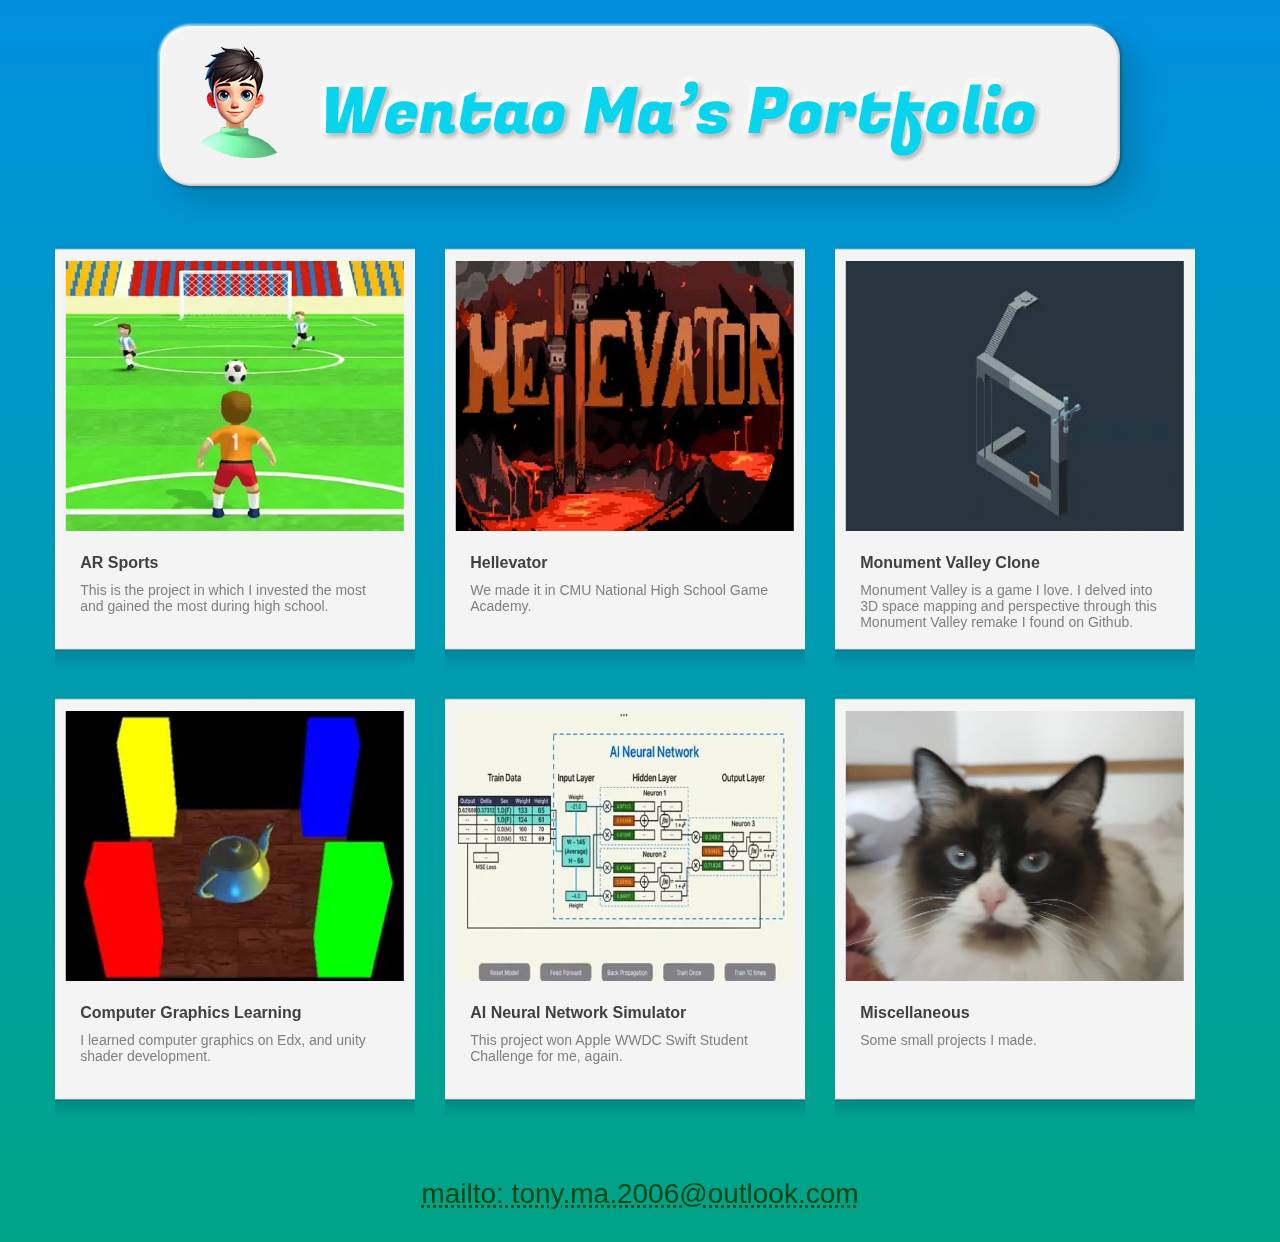
==== commit d6ead3be: "Ver 1.6" ====
--- a/index.html
+++ b/index.html
@@ -94,198 +94,13 @@
 
 					<div class="gallery-item" id="gallery-item04">
 						<img class="background" id="imgBox04" src="./Images/BoxBG03.png" alt="Background Image 4" />
-						<img class="foreground" id="imgBoxFore04" src="./Images/Other-1.webp" alt="Foreground Image 4" />
+						<img class="foreground" id="imgBoxFore04" src="./Images/cat04.jpg" alt="Foreground Image 4" />
 						<div class="text-container">
 							<p class="large-bold-text">Miscellaneous</p>
 							<p class="normal-text">Some small projects I made.</p>
 						</div><div class="item-title" id="item-title03"></div>
 					</div>
 				</div>
-				<!--
-				<div id="centered-box01" class="centered-box">
-					<div class="centered-box01-captial01">Story: From AR Face Tracker to AR Sports</div>
-					<div class="centered-box01-left">
-						<div class="centered-box01-image-box">
-							<img src="./Images/ARSports-2.webp" alt="Image 1">
-							<div class="centered-box01-caption">March, 2022</div>
-						</div>
-						<div class="centered-box01-image-box">
-							<img src="./Images/ARSports-3.webp" alt="Image 2">
-							<div class="centered-box01-caption">December, 2022</div>
-						</div>
-						<div class="centered-box01-image-box">
-							<img src="./Images/ARSports-4.webp" alt="Image 3">
-							<div class="centered-box01-caption">February, 2024</div>
-						</div>
-					</div>
-					<div class="centered-box01-right">
-						<div class="centered-box01-description">AR sports was undoubtedly the project that consumed most of my high school years. My journey began in early 2022 with a deep dive into game development, where I laid the foundation by creating an AR Face Tracker. It won Apple WWDC Swift Student Challenge for me because the creative gameplay. <br /> Over the subsequent two years, I dedicated countless hours to refining my skills and optimizing the game, fueled by a passion for pushing the boundaries of augmented reality. The culmination of this effort was the successful launch of the AR sports app on both the App Store and Google Play in 2024.</div>
-					</div>
-
-					<div class="centered-box01-captial01">AR Face Tracker</div>
-					<div class="project-duration"><b>Duration:</b> 3 months  <b>Tools:</b> Swift on Mac </div>
-					<div class="centered-box01-left">
-						<div class="centered-box01-image-box">
-							<img src="./Images/ARSports-5.jpg" alt="Image 1" style="width:280px;height:280px;">
-						</div>
-						<div class="centered-box01-image-box">
-							<img src="./Images/ARSports-2.webp" alt="Image 3">
-						</div>
-					</div>
-					<div class="centered-box01-right">
-						<div class="centered-box01-description" style="font-size:15px">In early 2022, I embarked on a challenging yet rewarding journey by entering the Apple WWDC Swift Student Challenge.<br />My project, AR Face Tracker, harnessed the power of AR Face Detection to introduce an innovative gameplay mechanic. Players intuitively controlled the goalkeeper by tilting their heads left and right to defend against incoming balls. While my artistic abilities were limited at the time, resulting in somewhat rudimentary visuals, the game's groundbreaking human-computer interaction method ultimately secured me a coveted award.<br /> It was a testament to the power of creative problem-solving and the potential of augmented reality.
-
-	</I>
-						</div>
-					</div>
-
-					<div class="centered-box01-captial01">Studied on my own</div>
-					<div class="project-duration"><b>Duration:</b> 8 months  <b>Tools:</b> Unity, blender, photoshop </div>
-					<div class="centered-box01-left">
-						<div class="centered-box01-description" style="font-size:15px">TTo expand the reach of my game beyond its initial platform, I selected Unity, a renowned game development engine. While simultaneously completing five Unity courses on Coursera, I delved into the realms of Photoshop and Blender to enhance the game's visual appeal. By the end of 2022, I had successfully reimagined the game using Unity's powerful tools and submitted an application to CMU's prestigious High School Game Design Academy.<br /><br /><I>I made models of the players, some scenes were purchased from the Unity Asset Store.</I></div>
-						<div class="centered-box01-image-box">
-							<img src="./Images/ARSports-7.webp" alt="Image 1" style="width:480px;height:200px;">
-						</div>
-
-					</div>
-					<div class="centered-box01-right">
-						<div class="centered-box01-image-box">
-							<img src="./Images/ARSports-6.webp" alt="Image 3" style="width:300px;height:200px;">
-						</div>
-						<div class="centered-box01-image-box">
-							<img src="./Images/ARSports-8.png" alt="Image 3" style="width:240px;height:180px;">
-						</div>
-					</div>
-
-					<div class="centered-box01-captial01">AR Sports</div>
-					<div class="project-duration"><b>Duration:</b> 12 months  <b>Tools:</b> Unity, blender, photoshop </div>
-					<div class="centered-box04-left">
-						<div class="centered-box04-image-box">
-							<img src="./Images/ARSports-9.webp" alt="Image 1" style="width:160px;height:240px;">
-						</div><div class="centered-box04-image-box">
-							<img src="./Images/ARSports-10.webp" alt="Image 1" style="width:160px;height:240px;">
-						</div><div class="centered-box04-image-box">
-							<img src="./Images/ARSports-11.webp" alt="Image 1" style="width:160px;height:240px;">
-						</div>
-						<div class="centered-box01-description" style="font-size:16px">Throughout 2023 and 2024, I remained committed to refining and expanding the game's features. I introduced five innovative control methods, each offering a unique gaming experience. Additionally, I crafted five new mini-games to diversify the gameplay and cater to a broader audience. These efforts culminated in AR Sports, a comprehensive augmented reality sports mini-game collection. In early 2024, I proudly launched AR Sports on the App Store and Google Play. Despite facing challenges in marketing due to my limited experience and resources, I was thrilled to share my creation with the world.</div>
-
-
-					</div>
-					<div class="centered-box04-right">
-						<div class="centered-box04-image-box">
-							<img src="./Images/ARSports-12.webp" alt="Image 1" style="width:160px;height:240px;">
-						</div><div class="centered-box04-image-box">
-							<img src="./Images/ARSports-13.webp" alt="Image 1" style="width:160px;height:240px;">
-						</div><div class="centered-box04-image-box">
-							<img src="./Images/ARSports-14.webp" alt="Image 1" style="width:160px;height:240px;">
-						</div>
-						<div class="centered-box04-container" >
-						<a href="https://www.youtube.com/watch?v=cWVxT4ckaSw"><img src="./Images/ARSports-Youtube.webp" alt="Image 1" style="width:144px;height:44px;marging:10px;"></a>
-						<a href="https://apps.apple.com/lu/app/ar-sports-head-exercise/id6476606151"><img src="./Images/ARSports-Apple.png" alt="Image 1" style="width:144px;height:44px;marging:10px;"></a>
-						<a href="https://play.google.com/store/apps/details?id=com.MaWentao.ARSports"><img src="./Images/ARSports-Google.png" alt="Image 1" style="width:144px;height:44px;marging:10px;"></a>
-						</div>
-					</div>
-				</div>
-				<div id="centered-box02" class="centered-box">
-					<div class="centered-box01-captial01">Hellevator!</div>
-					<div class="project-duration"><b>Duration:</b> 3 weeks full time  <b>Tools:</b> Unity </div>
-					<div class="centered-box01-left">
-						<div class="centered-box01-image-box">
-							<img src="./Images/Helevator-1.webp" alt="Image 1" style="width:480px;height:270px;">
-						</div>
-						<div class="centered-box01-description" style="padding:16px;font-size:24px;">A whimsy game about sorting ghosts into the correct levels of the inferno.</div>
-					</div>
-					<div class="centered-box01-right">
-						<div class="centered-box01-description">Step into the shoes of Dante, a twelve-year-old in an unexpected predicament. After a fateful math test cheat, he tumbles headfirst into the fiery depths of Hell. Now, under the watchful eye of the infamous Mephistopheles, Dante takes on a peculiar role: elevator operator to the underworld. As ghosts, spirits, and souls file past, he must swiftly judge their earthly transgressions based on their "life receipts." With the clock ticking and Mephistopheles's expectations soaring, Dante must navigate the delicate balance of justice and efficiency. One misstep could seal his fate in this infernal realm.</div>
-						<div class="centered-box01-image-box">
-							<img src="./Images/Helevator-2.webp" alt="Image 1" style="width:480px;height:270px;">
-						</div>
-					</div>
-					<div class="centered-box01-left">
-						<div class="centered-box01-image-box">
-							<img src="./Images/Helevator-4.png" alt="Image 1" style="width:400px;height:225px;">
-						</div>
-						<div class="centered-box01-description" style="padding:16px;font-size:18px;">This game was developed during the National High School Game Academy in CMU.<br />Our team named Peculiar Geese with five members: Megan (production, sound design), Ellie (art), Ashley (art), Alex (programming) and me (programming).<br />It received the Best Use of TA Resources award for involving all the TAs in voiceover.</div>
-
-					</div>
-					<div class="centered-box01-right">
-						<div class="centered-box01-image-box">
-							<img src="./Images/Helevator-5.png" alt="Image 1" style="width:400px;height:225px;">
-						</div>
-						<div class="centered-box01-image-box">
-							<img src="./Images/Helevator-6.png" alt="Image 1" style="width:400px;height:225px;">
-						</div>
-					</div>
-					<div class="centered-box01-right">
-						<div class="centered-box01-image-box">
-							<img src="./Images/Helevator-3.webp" alt="Image 1" style="width:480px;height:270px;">
-						</div>
-						<div class="centered-box04-container" style="margin:16px">
-						Source code and introduced video are available on Github and Youtube now.<br />
-						<a href="https://youtu.be/_uwp3-n0640"><img src="./Images/ARSports-Youtube.webp" alt="Image 1" style="width:144px;height:44px;marging:10px;"></a>
-						<a href="https://github.com/ObjectOops/Hellevator"><img src="./Images/GitHub_Logo.png" alt="Image 1" style="width:144px;height:64px;marging:10px;"></a>
-						</div>
-					</div>
-				</div>
-				
-				<div id="centered-box04" class="centered-box">
-					<div class="centered-box01-right">
-					<div class="centered-box01-captial01">还没做好</div>
-					</div>
-				</div>
-				<div id="centered-box05" class="centered-box">
-				<div class="centered-box01-captial01">AI Neural Network - 2024 Apple WWDC Swfit Student Challenge Winner</div>
-					<div class="project-duration"><b>Duration:</b> 3 weeks full time in winter break<b>Tools:</b> Swift on Mac </div>
-					<div class="centered-box01-left">
-						<div class="centered-box01-image-box">
-							<img src="./Images/AINautralNetwork-2.webp" alt="Image 3" style="width:280px;height:210px;">
-						</div>
-						<div class="centered-box01-image-box">
-							<img src="./Images/AINautralNetwork-3.webp" alt="Image 3" style="width:280px;height:210px;">
-						</div>
-						<div class="centered-box01-image-box">
-							<img src="./Images/AINautralNetwork-4.webp" alt="Image 3" style="width:280px;height:210px;">
-						</div>
-					</div>
-					<div class="centered-box01-right">
-						<div class="centered-box01-description" style="font-size:15px">In 2024, I returned to the Apple WWDC Swift Student Challenge, eager to explore new frontiers. Amidst the burgeoning landscape of AI, I was captivated by the technology's potential. Over the winter break, I immersed myself in AI fundamentals, culminating in developing a primary neural network using Swift. My submission showcased a step-by-step breakdown of the neural network training process, making complex concepts accessible to a broader audience. Fueled by my passion for AI, this innovative approach again secured me a coveted award.<br /><br /><br />
-						<img src="./Images/WWDCWinner2024.webp" alt="Image 3" style="width:320px;height:180px;">
-						</div>
-						<div class="centered-box01-image-box" style="padding-top:32px;">
-							<img src="./Images/AINautralNetwork-1.webp" alt="Image 3" style="width:480px;height:270px;">
-						</div>
-					</div>
-					<div class="centered-box01-right">
-						<div class="centered-box01-description" style="font-size:18px">Sweet Experience<br /></div>
-					</div>
-					<div class="centered-box01-right">
-						<div class="centered-box01-image-box" style="padding-top:32px;">
-							<img src="./Images/AINautralNetwork-5.webp" alt="Image 3" style="width:300px;height:160px;">Worked to 4 AM</img>
-						</div>
-						<div class="centered-box01-image-box" style="padding-top:32px;">
-							<img src="./Images/AINautralNetwork-6.webp" alt="Image 3" style="width:180px;height:320px;">Five cats with me</img>
-						</div>
-						<div class="centered-box01-image-box" style="padding-top:32px;">
-							<video width="180" height="320" controls>
-							  <source src="./Images/AINautralNetwork-6.mp4" type="video/mp4"></source>
-							</video>
-						<p style="text-align: center; text-color:black; display:block;font-size:16px;"></p>
-						Early bird call
-						</div>
-
-
-					</div>
-					<div class="centered-box01-right">
-						<div class="centered-box01-image-box" style="padding-top:32px;">
-							<img src="./Images/AINautralNetwork-8.webp" alt="Image 3" style="width:360px;height:160px;">Final delivery by deadline</img>
-						</div>
-						<div class="centered-box01-image-box" style="padding-top:32px;">
-							<img src="./Images/AINautralNetwork-9.webp" alt="Image 3" style="width:360px;height:210px;">It's dawn</img>
-						</div>
-					</div>
-				</div>
-				
-					-->
 				<div style="margin:32px;">
 					<p> <a href="mailto: tony.ma.2006@outlook.com" style="color:red;"> mailto: tony.ma.2006@outlook.com </a></p>
 				</div>
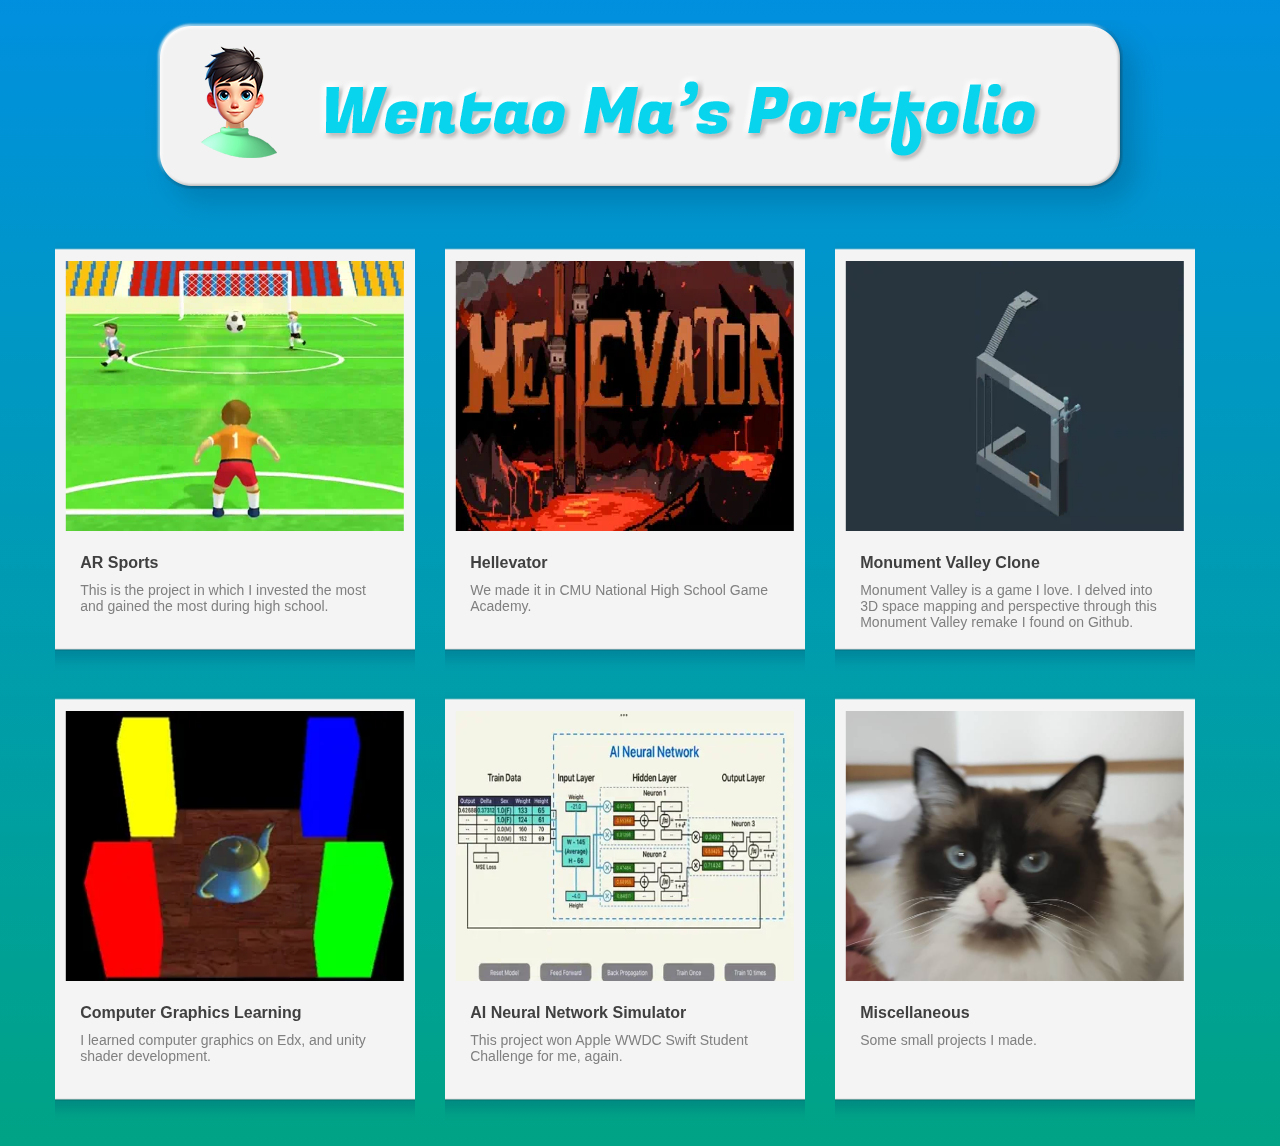
==== commit 207bd216: "V1.0 final" ====
--- a/index.html
+++ b/index.html
@@ -101,9 +101,7 @@
 						</div><div class="item-title" id="item-title03"></div>
 					</div>
 				</div>
-				<div style="margin:32px;">
-					<p> <a href="mailto: tony.ma.2006@outlook.com" style="color:red;"> mailto: tony.ma.2006@outlook.com </a></p>
-				</div>
+				
 			</section>
     
             
--- a/Style/style.css
+++ b/Style/style.css
@@ -1,7 +1,7 @@
 
 
 html {
-	font-family: "Helvetica Neue", Helvetica, Tahoma, Arial, sans-serif;
+	font-family: Arial, Courier New, "Helvetica Neue", Helvetica, Tahoma, Arial, sans-serif;
 }
 html,
 body {
@@ -71,12 +71,15 @@
 }
 
 .centered-box01-captial01 {
-	font-size:36px;
+	font-size:42px;
 	margin: 36px;
-}
-
-.centered-box01-left {
-    padding: 20px;
+	color:#101010;
+	text-align:left;
+}
+
+.centered-box01-content {
+    padding: 20px;
+	padding-left: 32px;
 	width:100%;
     display: flex;
 }
@@ -106,19 +109,22 @@
 	font-size: 16px;
 }
 
-.centered-box01-right {
-    width:100%;
-    padding: 20px;
-	display: flex;
-}
 
 .centered-box01-description {
 	flex:4;
     flex-grow: 1;
-	font-size: 20px;
-	text-align: left;
+	font-size: 18px;
+	text-align: justify;
 	padding-right: 64px;
-	line-height: 1.8;
+	line-height: 1.6;
+}
+
+.project-duration {
+	text-align:left;
+	padding-left: 40px;
+	font-size: 16px;
+	margin-top: -32px;
+	margin-bottom: 24px;
 }
 
 .centered-box-02-container {
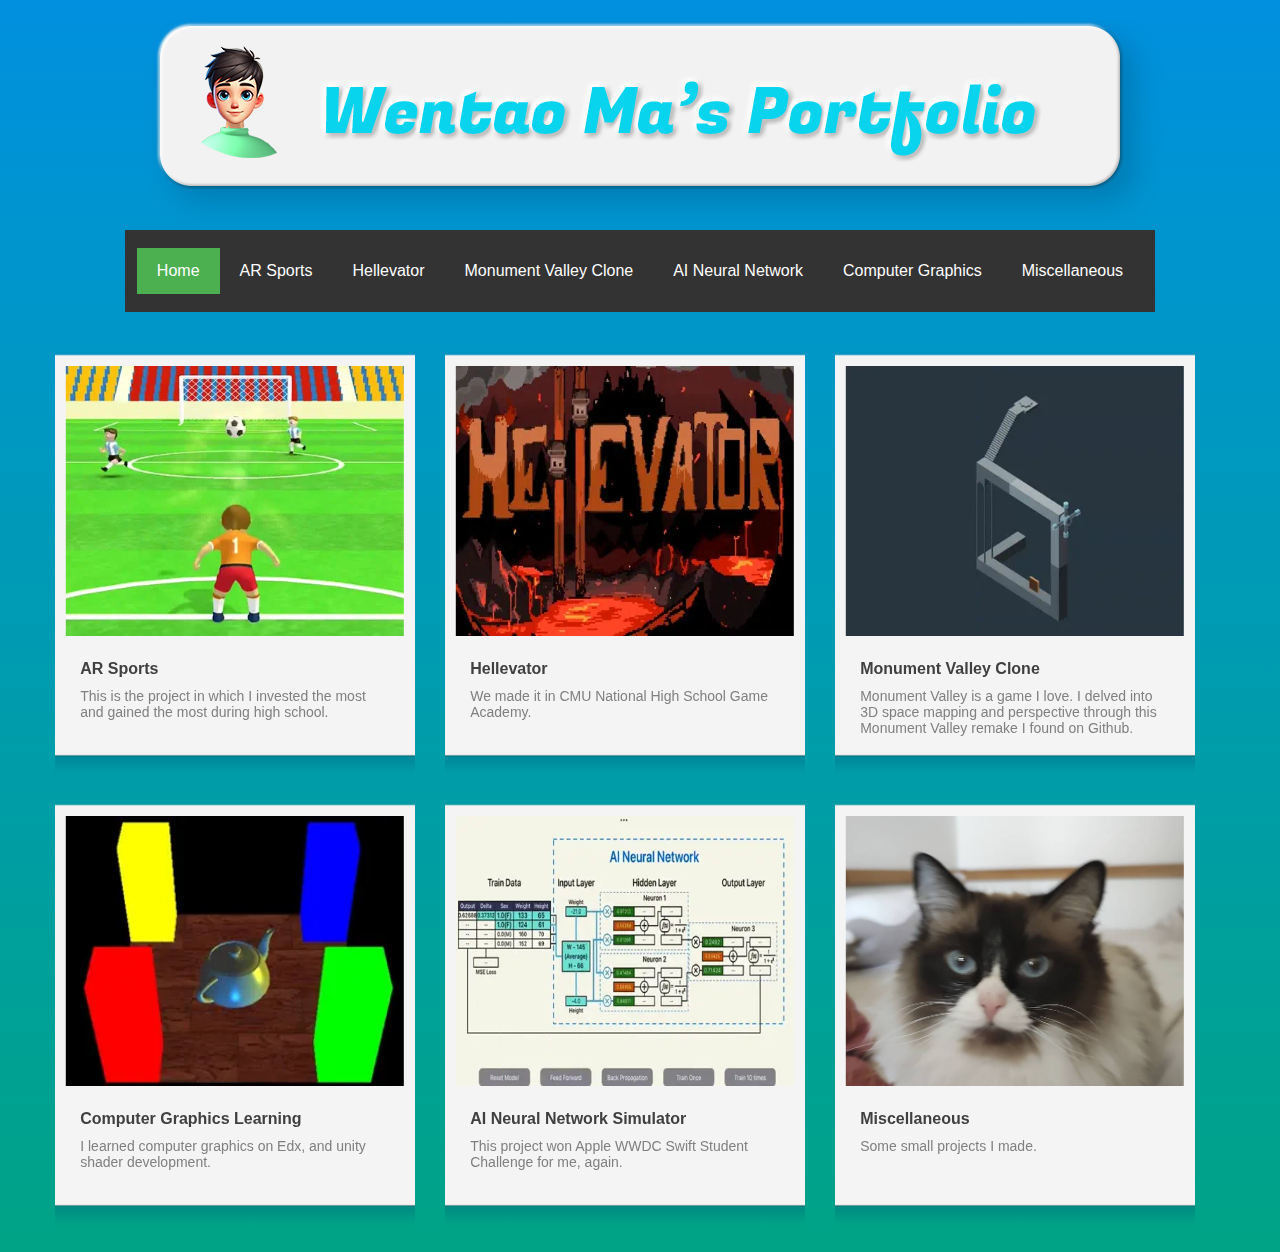
==== commit 4d3ebc8a: "增加菜单条" ====
--- a/index.html
+++ b/index.html
@@ -46,6 +46,19 @@
 				<div>
 					<img class="banner" src="./Images/TopTitle.png" alt="Banner Image" />
 				</div>
+				
+				<div class="navbar">
+					<ul>
+						<li class="menu-item active" id="home-link" ><a href="index.html">Home</a></li>
+						<li class="menu-item" id="arsports-link"><a href="ARSports.html">AR Sports</a></li>
+						<li class="menu-item" id="helleve-link"><a href="Hellevator.html">Hellevator</a></li>
+						<li class="menu-item" id="monument-link"><a href="Monument.html">Monument Valley Clone</a></li>
+						<li class="menu-item" id="aineural-link"><a href="AINeuralNetwork.html">AI Neural Network</a></li>
+						<li class="menu-item" id="graphics-link"><a href="ComputerGraphics.html">Computer Graphics</a></li>
+						<li class="menu-item" id="misc-link"><a href="Miscellaneous.html">Miscellaneous</a></li>
+					</ul>
+				</div>
+				
 				<div class="gallery" id="gallery-container">
 					<div class="gallery-item" id="gallery-item01">
 						<img class="background" id="imgBox01" src="./Images/BoxBG03.png" alt="Background Image 1" />
@@ -114,6 +127,8 @@
 var currentBox = null;
 
 $(document).ready(function() {
+ 
+	
 	window.scrollTo(0, 0);
 
     $('#gallery-item01').click(function() {
--- a/Style/style.css
+++ b/Style/style.css
@@ -288,3 +288,43 @@
 	margin: 10px 0; /* 段落间距 */
 	color: gray;
 }
+
+/* Menu Bar Styling */
+.navbar {
+    background-color: #333;
+    overflow: hidden;
+	padding-left: 12px;
+	padding-right: 12px;
+	margin-bottom:24px;
+}
+
+.navbar ul {
+    list-style-type: none;
+    margin: 0;
+    padding: 0;
+    display: flex;
+    justify-content: center;
+}
+
+.navbar li {
+    display: inline;
+    padding: 14px 20px;
+}
+
+.navbar a {
+    text-decoration: none;
+    color: white;
+    font-size: 16px;
+    display: block;
+}
+
+.navbar .active {
+    background-color: #4CAF50;  /* Highlight color for the active menu item */
+    color: white;
+}
+
+/* Hover effect */
+.navbar a:hover {
+    background-color: #ddd;
+    color: black;
+}
